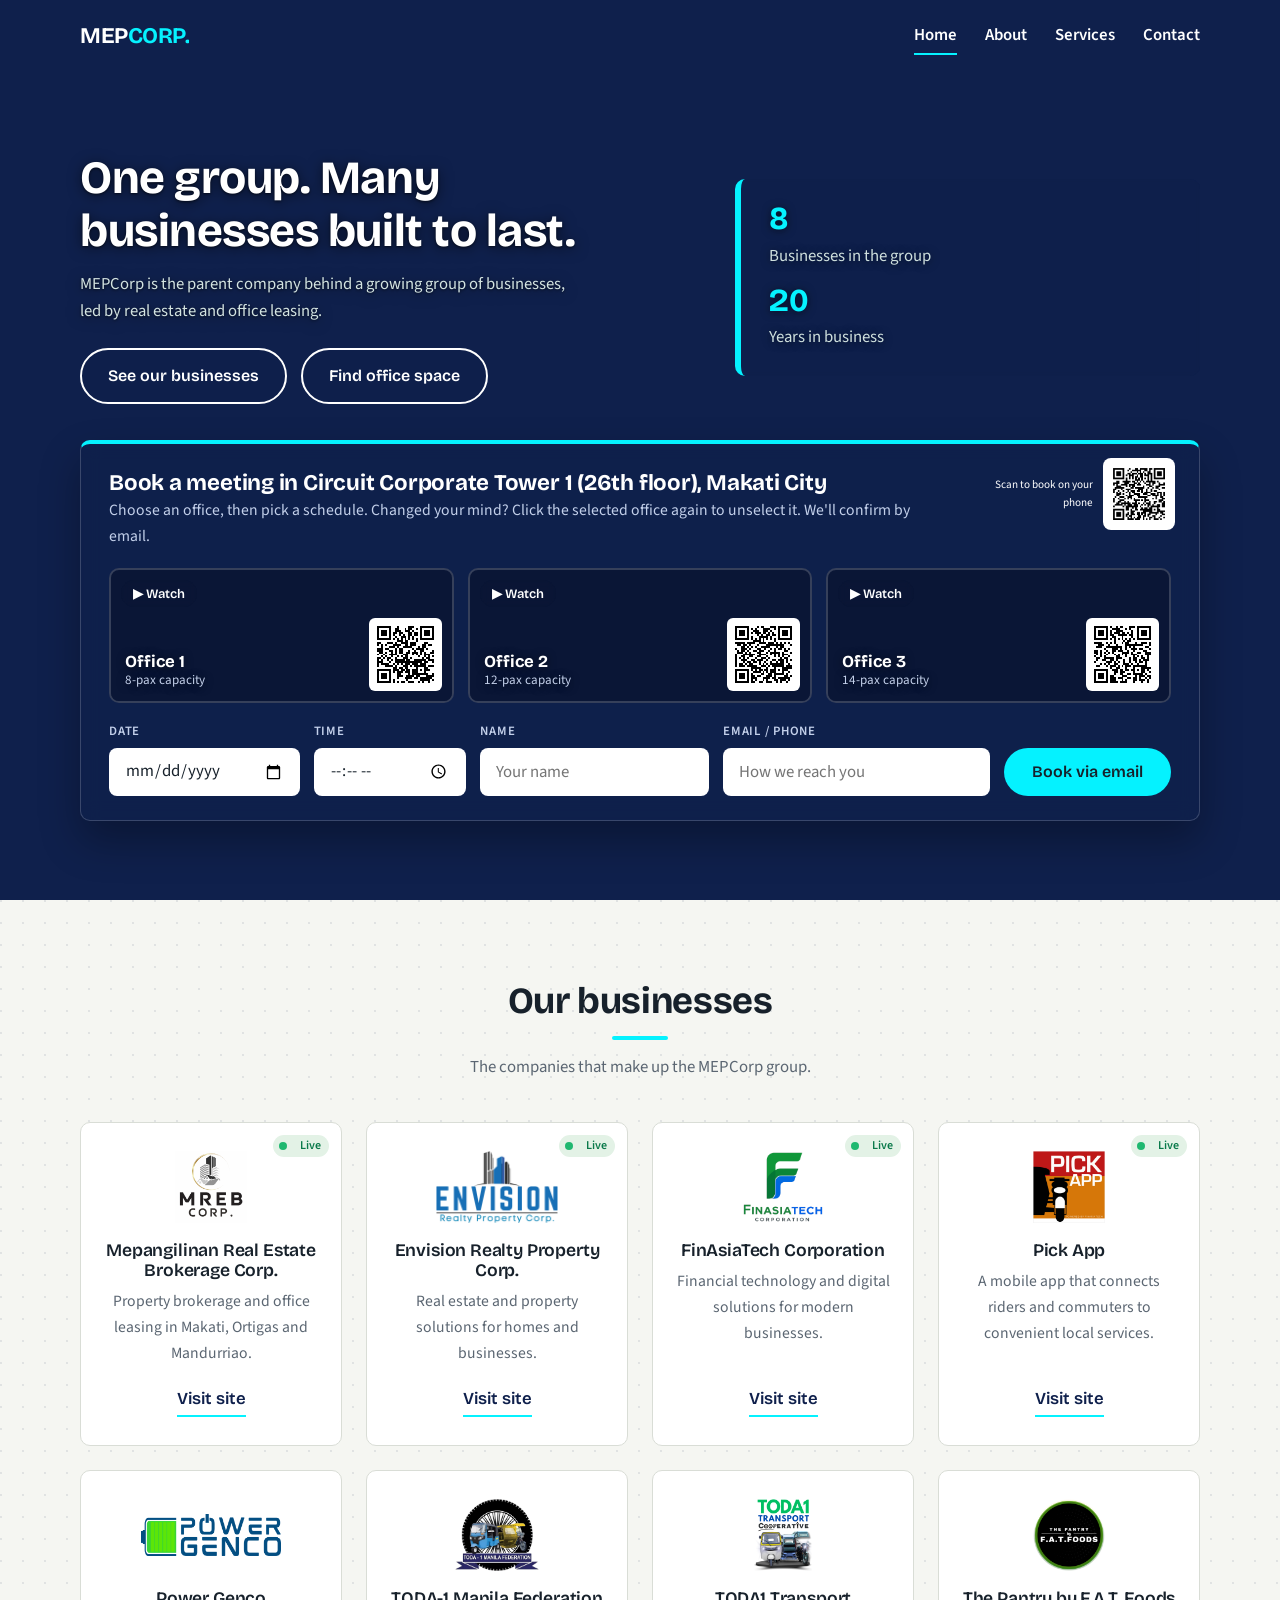
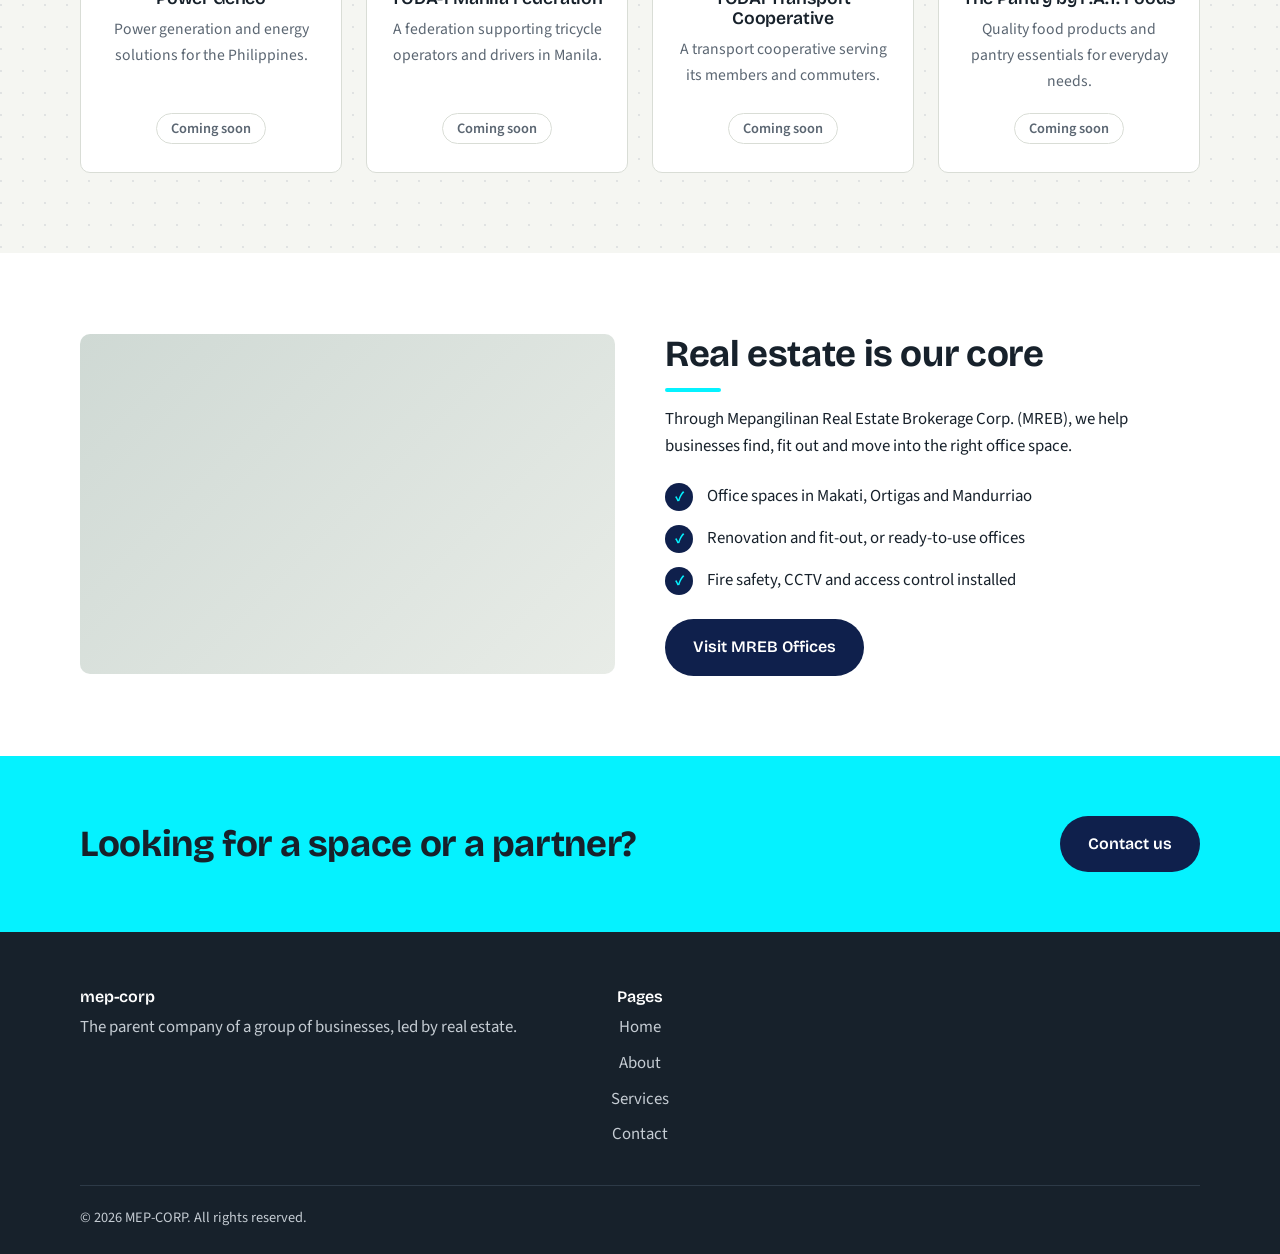
==== index.html @ 7ddba820 "update" ====
<!DOCTYPE html>
<html lang="en">
<head>
  <meta charset="UTF-8">
  <meta name="viewport" content="width=device-width, initial-scale=1">
  <title>Home | MEPCorp.</title>
  <link rel="icon" type="image/png" href="images/company-mepcorp.png">
  <meta name="description" content="MEPCorp. is the parent company of a group of businesses, led by real estate and office leasing.">
  <meta property="og:type" content="website">
  <meta property="og:title" content="Home | MEPCorp.">
  <meta property="og:description" content="MEPCorp. is the parent company of a group of businesses, led by real estate and office leasing.">
  <meta property="og:url" content="https://mep-corp.netlify.app/">
  <meta property="og:image" content="https://mep-corp.netlify.app/images/company-mepcorp.png">
  <meta name="twitter:card" content="summary_large_image">
  <meta name="twitter:image" content="https://mep-corp.netlify.app/images/company-mepcorp.png">
  <link rel="preconnect" href="https://fonts.googleapis.com">
  <link rel="preconnect" href="https://fonts.gstatic.com" crossorigin>
  <link href="https://fonts.googleapis.com/css2?family=Bricolage+Grotesque:wght@600;700&family=Source+Sans+3:wght@400;600&display=swap" rel="stylesheet">
  <link rel="stylesheet" href="css/style.css">
</head>
<body>
<header class="site-header">
  <div class="wrap nav-row">
    <a class="brand" href="index.html"><span class="b-mep">MEP</span><span class="b-corp">CORP.</span></a>
    <button class="menu-toggle" aria-label="Toggle menu" aria-expanded="false">&#9776;</button>
    <ul class="nav-links">
      <li><a href="index.html" class="active" aria-current="page">Home</a></li><li><a href="about.html">About</a></li><li><a href="services.html">Services</a></li><li><a href="contact.html">Contact</a></li>
    </ul>
  </div>
</header>

<main>
<section class="hero has-video">
  <video class="hero-video" autoplay muted loop playsinline preload="metadata"
         poster="images/hero-poster.jpg" aria-hidden="true">
    <source src="videos/mep-index-bg.mov" type="video/mp4">
  </video>

  <div class="wrap hero-grid">
    <div>
      <h1>One group. Many businesses built to last.</h1>
      <p class="lead">MEPCorp is the parent company behind a growing group of businesses, led by real estate and office leasing.</p>
      <div class="hero-actions">
        <a class="btn btn-ghost" href="#businesses">See our businesses</a>
        <a class="btn btn-ghost" href="https://mepreb.com" target="_blank" rel="noopener">Find office space</a>
      </div>
    </div>
    <div class="hero-panel">
      <dl>
        <div><dt>8</dt><dd>Businesses in the group</dd></div>
        <div><dt>20</dt><dd>Years in business</dd></div>
      </dl>
    </div>
  </div>

  <!-- BOOK A MEETING: Makati lang, 3 office na may video -->
  <div class="wrap book-wrap" id="book">
    <form class="book-bar" id="bookForm" novalidate>
      <div class="book-title">
        <h2>Book a meeting in Circuit Corporate Tower 1 (26th floor), Makati City</h2>
        <p>Choose an office, then pick a schedule. Changed your mind? Click the selected office again to unselect it. We'll confirm by email.</p>
      </div>

        <div class="book-qr">
        <img src="images/qr-booking-general.png" alt="QR code to book a meeting" width="110" height="110">
        <span>Scan to book on your phone</span>
      </div>

      <fieldset class="office-picker" id="officePicker">
        <legend class="sr-only">Choose an office</legend>

        <label class="office-card">
          <input type="radio" name="office" value="Office 1">
          <video autoplay muted loop playsinline preload="metadata" poster="images/office-1.jpg" aria-hidden="true">
            <source src="videos/Office-1-bg.mov" type="video/mp4">
          </video>
          <span class="oc-shade"></span>
          <span class="oc-body"><strong>Office 1</strong><small>8-pax capacity</small></span>
          <span class="oc-check" aria-hidden="true">&#10003;</span>
          <img class="oc-qr" src="images/qr-office-1.png" alt="QR code for Office 1" width="56" height="56">
          <button type="button" class="oc-view" aria-label="Watch office video">&#9654; Watch</button>
        </label>

        <label class="office-card">
          <input type="radio" name="office" value="Office 2">
          <video autoplay muted loop playsinline preload="metadata" poster="images/office-2.jpg" aria-hidden="true">
            <source src="videos/Office-2-bg.mov" type="video/mp4">
          </video>
          <span class="oc-shade"></span>
          <span class="oc-body"><strong>Office 2</strong><small>12-pax capacity</small></span>
          <span class="oc-check" aria-hidden="true">&#10003;</span>
          <img class="oc-qr" src="images/qr-office-2.png" alt="QR code for Office 2" width="56" height="56">
          <button type="button" class="oc-view" aria-label="Watch office video">&#9654; Watch</button>
        </label>

        <label class="office-card">
          <input type="radio" name="office" value="Office 3">
          <video autoplay muted loop playsinline preload="metadata" poster="images/office-3.jpg" aria-hidden="true">
            <source src="videos/Office-3-bg.mov" type="video/mp4">
          </video>
          <span class="oc-shade"></span>
          <span class="oc-body"><strong>Office 3</strong><small>14-pax capacity</small></span>
          <span class="oc-check" aria-hidden="true">&#10003;</span>
          <img class="oc-qr" src="images/qr-office-3.png" alt="QR code for Office 3" width="56" height="56">
          <button type="button" class="oc-view" aria-label="Watch office video">&#9654; Watch</button>
        </label>
      </fieldset>

      <div class="book-fields">
        <div class="bf">
          <label for="bkDate">Date</label>
          <input type="date" id="bkDate" required>
        </div>
        <div class="bf">
          <label for="bkTime">Time</label>
          <input type="time" id="bkTime" required>
        </div>
        <div class="bf">
          <label for="bkName">Name</label>
          <input type="text" id="bkName" placeholder="Your name" autocomplete="name" required>
        </div>
        <div class="bf">
          <label for="bkContact">Email / Phone</label>
          <input type="text" id="bkContact" placeholder="How we reach you" autocomplete="email" required>
        </div>
        <button type="submit" class="btn btn-primary book-btn">Book via email</button>
      </div>
      <p class="book-msg" id="bookMsg" role="alert"></p>
    </form>
  </div>
</section>

<section class="section" id="businesses">
  <div class="wrap">
    <div class="section-head"><h2>Our businesses</h2><p>The companies that make up the MEPCorp group.</p></div>
    <div class="grid-3 biz-grid">
      <article class="card biz">
        <div class="biz-logo"><img src="images/company-mreb.png" alt="" onerror="this.style.display='none'"></div>
        <h3>Mepangilinan Real Estate Brokerage Corp.</h3>
        <p>Property brokerage and office leasing in Makati, Ortigas and Mandurriao.</p>
        <a class="biz-link" href="https://mepreb.com/" target="_blank" rel="noopener">Visit site</a>
      </article>
      <article class="card biz">
        <div class="biz-logo"><img src="images/company-envision.png" alt="" onerror="this.style.display='none'"></div>
        <h3>Envision Realty Property Corp.</h3>
        <p>Real estate and property solutions for homes and businesses.</p>
        <a class="biz-link" href="http://envision.mepreb.com/" target="_blank" rel="noopener">Visit site</a>
      </article>
      <article class="card biz">
        <div class="biz-logo"><img src="images/company-finasiatech.png" alt="" onerror="this.style.display='none'"></div>
        <h3>FinAsiaTech Corporation</h3>
        <p>Financial technology and digital solutions for modern businesses.</p>
        <a class="biz-link" href="https://finasiatech.com/" target="_blank" rel="noopener">Visit site</a>
      </article>
      <article class="card biz">
        <div class="biz-logo"><img src="images/company-pickapp.png" alt="" onerror="this.style.display='none'"></div>
        <h3>Pick App</h3>
        <p>A mobile app that connects riders and commuters to convenient local services.</p>
        <a class="biz-link" href="https://pickapp.ph/" target="_blank" rel="noopener">Visit site</a>
      </article>
      <article class="card biz">
        <div class="biz-logo"><img src="images/company-powergenco.png" alt="" onerror="this.style.display='none'"></div>
        <h3>Power Genco</h3>
        <p>Power generation and energy solutions for the Philippines.</p>
        <span class="badge-soon">Coming soon</span>
      </article>
      <article class="card biz">
        <div class="biz-logo"><img src="images/company-toda1-manila.png" alt="" onerror="this.style.display='none'"></div>
        <h3>TODA-1 Manila Federation</h3>
        <p>A federation supporting tricycle operators and drivers in Manila.</p>
        <span class="badge-soon">Coming soon</span>
      </article>
      <article class="card biz">
        <div class="biz-logo"><img src="images/company-toda1-coop.png" alt="" onerror="this.style.display='none'"></div>
        <h3>TODA1 Transport Cooperative</h3>
        <p>A transport cooperative serving its members and commuters.</p>
        <span class="badge-soon">Coming soon</span>
      </article>
      <article class="card biz">
        <div class="biz-logo"><img src="images/company-pantry-fat.png" alt="" onerror="this.style.display='none'"></div>
        <h3>The Pantry by F.A.T. Foods</h3>
        <p>Quality food products and pantry essentials for everyday needs.</p>
        <span class="badge-soon">Coming soon</span>
      </article>
    </div>
  </div>
</section>

<section class="section alt">
  <div class="wrap grid-2">
    <div class="img-box">
      <video autoplay muted loop playsinline preload="metadata" poster="images/about-poster.jpg" aria-hidden="true">
        <source src="videos/mep-bg.mp4" type="video/mp4">
      </video>
    </div>
    <div class="core-text">
      <h2>Real estate is our core</h2>
      <p>Through Mepangilinan Real Estate Brokerage Corp. (MREB), we help businesses find, fit out and move into the right office space.</p>
      <ul class="checklist">
        <li>Office spaces in Makati, Ortigas and Mandurriao</li>
        <li>Renovation and fit-out, or ready-to-use offices</li>
        <li>Fire safety, CCTV and access control installed</li>
      </ul>
      <p style="margin-top:24px"><a class="btn btn-dark" href="https://mepreb.com" target="_blank" rel="noopener">Visit MREB Offices</a></p>
    </div>
  </div>
</section>

<section class="cta">
  <div class="wrap">
    <h2>Looking for a space or a partner?</h2>
    <a class="btn btn-dark" href="contact.html">Contact us</a>
  </div>
</section>
</main>

<footer class="site-footer">
  <div class="wrap">
    <div class="footer-grid">
      <div>
        <h3>mep-corp</h3>
        <p>The parent company of a group of businesses, led by real estate.</p>
      </div>
      <div>
        <h3>Pages</h3>
        <ul>
          <li><a href="index.html">Home</a></li>
          <li><a href="about.html">About</a></li>
          <li><a href="services.html">Services</a></li>
          <li><a href="contact.html">Contact</a></li>
        </ul>
      </div>
    </div>
    <div class="footer-bottom">&copy; <span class="year">2026</span> MEP-CORP. All rights reserved.</div>
  </div>
</footer>
<script src="js/main.js"></script>
<div class="vid-modal" id="vidModal" role="dialog" aria-modal="true" aria-label="Office preview" hidden>
  <div class="vm-backdrop" data-close></div>
  <div class="vm-box">
    <button type="button" class="vm-close" data-close aria-label="Close">&times;</button>
    <video id="vmVideo" controls playsinline></video>
    <div class="vm-bar">
      <div><strong id="vmTitle"></strong><small id="vmMeta"></small></div>
      <button type="button" class="btn btn-primary" id="vmSelect">Select this office</button>
    </div>
  </div>
</div>
<script>
(function () {
  var BOOKING_EMAIL = 'mep-corp@mepreb.com'; // palitan ng email na tatanggap

  var form = document.getElementById('bookForm');
  if (!form) return;
  var msg = document.getElementById('bookMsg');
  var picker = document.getElementById('officePicker');
  var date = document.getElementById('bkDate');

  // bawal ang nakaraang petsa
  var t = new Date();
  date.min = t.getFullYear() + '-' + String(t.getMonth() + 1).padStart(2, '0') + '-' + String(t.getDate()).padStart(2, '0');

  // alisin ang error kapag pumili na
  picker.addEventListener('change', function () {
    picker.classList.remove('invalid');
    msg.textContent = '';
    msg.className = 'book-msg';
  });

   var lastChosen = null;
  picker.addEventListener('click', function (e) {
    var input = e.target.closest('input[name="office"]');
    if (!input) return;

    if (lastChosen === input) {
      input.checked = false;
      lastChosen = null;
    } else {
      lastChosen = input;
    }
  });

  // ✅ dinagdag: QR ?office=Office%201 -> automatic na napipili ang office
  var qOffice = new URLSearchParams(window.location.search).get('office');
  if (qOffice) {
    picker.querySelectorAll('input[name="office"]').forEach(function (input) {
      if (input.value === qOffice && !input.disabled) {
        input.checked = true;
        lastChosen = input;
      }
    });
  }


  // ===== VIDEO POPUP =====
  var modal = document.getElementById('vidModal');
  var vmVideo = document.getElementById('vmVideo');
  var vmTitle = document.getElementById('vmTitle');
  var vmMeta = document.getElementById('vmMeta');
  var vmSelect = document.getElementById('vmSelect');
  var vmInput = null, vmOpener = null;

  function openModal(card, opener) {
    vmInput = card.querySelector('input[name="office"]');
    vmOpener = opener;
    vmTitle.textContent = card.querySelector('.oc-body strong').textContent;
    vmMeta.textContent = card.querySelector('.oc-body small').textContent;
    vmVideo.poster = card.querySelector('video').getAttribute('poster') || '';
    vmVideo.src = card.querySelector('source').getAttribute('src');
    modal.hidden = false;
    document.body.style.overflow = 'hidden';
    vmVideo.play().catch(function () {});
    vmSelect.focus();
  }

  function closeModal() {
    vmVideo.pause();
    vmVideo.removeAttribute('src');
    vmVideo.load();
    modal.hidden = true;
    document.body.style.overflow = '';
    if (vmOpener) vmOpener.focus();
  }

  picker.addEventListener('click', function (e) {
    var btn = e.target.closest('.oc-view');
    if (!btn) return;
    e.preventDefault();
    openModal(btn.closest('.office-card'), btn);
  });

  modal.addEventListener('click', function (e) {
    if (e.target.closest('[data-close]')) closeModal();
  });
  document.addEventListener('keydown', function (e) {
    if (e.key === 'Escape' && !modal.hidden) closeModal();
  });

  vmSelect.addEventListener('click', function () {
    if (vmInput) {
      vmInput.checked = true;
      lastChosen = vmInput;
      vmInput.dispatchEvent(new Event('change', { bubbles: true }));
    }
    closeModal();
  });

  form.addEventListener('submit', function (e) {
    e.preventDefault();
    var chosen = form.querySelector('input[name="office"]:checked');
    var f = {
      office:  chosen ? chosen.value : '',
      date:    date.value,
      time:    document.getElementById('bkTime').value,
      name:    document.getElementById('bkName').value.trim(),
      contact: document.getElementById('bkContact').value.trim()
    };

    if (!f.office) {
      picker.classList.add('invalid');
      msg.textContent = 'Please choose an office.';
      msg.className = 'book-msg err';
      return;
    }
    if (!f.date || !f.time || !f.name || !f.contact) {
      msg.textContent = 'Please fill in all fields.';
      msg.className = 'book-msg err';
      return;
    }

    var subject = 'Meeting Request - ' + f.office + ' (Circuit Corporate Tower 1, 26th floor, Makati City) - ' + f.date + ' ' + f.time;
    var body =
      'Hello MEPCorp,\n\n' +
      'I would like to book a meeting.\n\n' +
      'Office: ' + f.office + ' (Circuit Corporate Tower 1, 26th floor, Makati City)\n' +
      'Date: ' + f.date + '\n' +
      'Time: ' + f.time + '\n' +
      'Name: ' + f.name + '\n' +
      'Contact: ' + f.contact + '\n\n' +
      'Thank you.';

    var url = 'https://mail.google.com/mail/?view=cm&fs=1' +
      '&to=' + encodeURIComponent(BOOKING_EMAIL) +
      '&su=' + encodeURIComponent(subject) +
      '&body=' + encodeURIComponent(body);

    var API_URL = 'https://script.google.com/macros/s/AKfycbwikF-eqxHiXaArrTPdU2Z2wJKwzdPzj1bam13xNg1PsWQQ4xvC9nTU26jwWNEmwD10/exec'; // pareho sa main.js
    var btn = form.querySelector('.book-btn');

    // buksan agad ang tab (para hindi ma-block ng browser), saka lang i-set ang Gmail URL
    var w = window.open('', '_blank');
    btn.disabled = true;
    msg.textContent = 'Checking availability…';
    msg.className = 'book-msg ok';

    fetch(API_URL, {
      method: 'POST',
      headers: { 'Content-Type': 'text/plain;charset=utf-8' },
      body: JSON.stringify(f)
    })
      .then(function (r) { return r.json(); })
      .then(function (res) {
        if (!res.ok) {
          if (w) w.close();
          msg.textContent = 'Already booked. ' + f.office + ' is taken on ' + f.date + ' at ' + f.time + '. Please choose another schedule or office.';
          msg.className = 'book-msg err';
          alert('Already booked');
          if (window.loadBooked) window.loadBooked();
          return;
        }
        msg.textContent = 'Booked! Opening Gmail… just press Send.';
        msg.className = 'book-msg ok';
        if (w) { w.location.href = url; } else { window.location.href = url; }
        if (window.loadBooked) window.loadBooked();
      })
      .catch(function () {
        if (w) w.close();
        msg.textContent = 'Could not reach the booking system. Please try again.';
        msg.className = 'book-msg err';
      })
      .finally(function () { btn.disabled = false; });
  });
})();
</script>
</body>
</html>
---- css/style.css ----
/* ===== TOKENS ===== */
:root {
  --paper: #f5f6f2;
  --white: #ffffff;
  --ink: #17212b;
  --muted: #5b6672;
  --pine: #0f204c;
  --pine-dark: #0f204c;
  --amber: #05f2ff;
  --line: #d9ddd6;
  --radius: 10px;
  --max: 1120px;
  --head: 'Bricolage Grotesque', 'Segoe UI', Arial, sans-serif;
  --body: 'Source Sans 3', 'Segoe UI', Arial, sans-serif;
}

/* ===== RESET ===== */
*, *::before, *::after { box-sizing: border-box; margin: 0; padding: 0; }
html { scroll-behavior: smooth; }
body { font-family: var(--body); font-size: 1.05rem; line-height: 1.65; color: var(--ink); background: var(--paper); }
img { max-width: 100%; display: block; }
a { color: inherit; }
a:focus-visible, button:focus-visible, input:focus-visible, textarea:focus-visible, select:focus-visible {
  outline: 3px solid var(--amber); outline-offset: 3px;
}
.wrap { width: min(var(--max), 100% - 40px); margin-inline: auto; }

h1, h2, h3 { font-family: var(--head); line-height: 1.15; letter-spacing: -0.01em; }
h1 { font-size: clamp(2.3rem, 5.5vw, 4rem); font-weight: 700; }
h2 { font-size: clamp(1.6rem, 3vw, 2.3rem); font-weight: 700; margin-bottom: 14px; }
h3 { font-size: 1.2rem; font-weight: 600; margin-bottom: 8px; }
p { max-width: 62ch; }

/* ===== BUTTONS ===== */
.btn { display: inline-block; font-family: var(--head); font-weight: 600; text-decoration: none;
  padding: 13px 26px; border-radius: 999px; border: 2px solid transparent; cursor: pointer; font-size: 1rem;
  transition: background .2s, color .2s, border-color .2s; }
.btn-primary { background: var(--amber); color: var(--ink); }
.btn-primary:hover { background: #ffc94d; }
.btn-ghost { border-color: currentColor; color: var(--white); }
.btn-ghost:hover { background: var(--white); color: var(--pine); }
.btn-dark { background: var(--pine); color: var(--white); }
.btn-dark:hover { background: var(--pine-dark); }

/* ===== HEADER ===== */
.site-header { position: sticky; top: 0; z-index: 50; background: var(--pine); color: var(--white); }
.nav-row { display: flex; align-items: center; justify-content: space-between; min-height: 72px; }
.brand { font-family: var(--head); font-weight: 700; font-size: 1.4rem; text-decoration: none; letter-spacing: -0.02em; }
.brand span { color: var(--amber); }
.nav-links { display: flex; gap: 28px; list-style: none; align-items: center; }
.nav-links a { text-decoration: none; font-weight: 600; padding: 6px 0; border-bottom: 2px solid transparent; }
.nav-links a:hover, .nav-links a.active { border-bottom-color: var(--amber); }
.nav-links .btn { border-bottom: 2px solid transparent; padding: 9px 20px; }
.menu-toggle { display: none; background: none; border: 0; color: var(--white); font-size: 1.8rem; cursor: pointer; line-height: 1; }

/* ===== HERO ===== */
.hero { background: var(--pine); color: var(--white); padding: 90px 0 110px; position: relative; overflow: hidden; }
.hero-grid { display: grid; grid-template-columns: 1.3fr 1fr; gap: 50px; align-items: center; }
.hero p.lead { font-size: 1.25rem; color: #d3e3e1; margin: 22px 0 32px; }
.hero-actions { display: flex; gap: 14px; flex-wrap: wrap; }
.hero-panel { background: var(--pine-dark); border-radius: var(--radius); padding: 32px; border-left: 6px solid var(--amber); }
.hero-panel dl { display: grid; gap: 20px; }
.hero-panel dt { font-family: var(--head); font-size: 2.4rem; font-weight: 700; color: var(--amber); line-height: 1; }
.hero-panel dd { color: #cfe0de; margin-top: 4px; }

/* one page-load moment */
.hero-grid > * { animation: rise .8s ease both; }
.hero-grid > *:nth-child(2) { animation-delay: .2s; }
@keyframes rise { from { opacity: 0; transform: translateY(24px); } to { opacity: 1; transform: none; } }

/* ===== SECTIONS ===== */
.section { padding: 80px 0; }
.section.alt { background: var(--white); }
.section-head { margin-bottom: 40px; }
.section-head p { color: var(--muted); }

.grid-3 { display: grid; grid-template-columns: repeat(3, 1fr); gap: 28px; }
.grid-2 { display: grid; grid-template-columns: 1fr 1fr; gap: 50px; align-items: center; }

.card { background: var(--white); border: 1px solid var(--line); border-radius: var(--radius); padding: 28px; }
.section.alt .card { background: var(--paper); }
.card p { color: var(--muted); }
.card-icon { width: 44px; height: 44px; border-radius: 8px; background: var(--pine); color: var(--amber);
  display: grid; place-items: center; font-family: var(--head); font-weight: 700; font-size: 1.2rem; margin-bottom: 16px; }

.img-box { background: linear-gradient(135deg, #cfd9d4, #e8ece7); border-radius: var(--radius); min-height: 340px; overflow: hidden; }
.img-box img { width: 100%; height: 100%; object-fit: cover; }

.checklist { list-style: none; margin-top: 18px; display: grid; gap: 10px; }
.checklist li { padding-left: 30px; position: relative; }
.checklist li::before { content: "✓"; position: absolute; left: 0; top: 0; color: var(--pine); font-weight: 700; }

/* ===== PAGE TITLE (inner pages) ===== */
.page-title { background: var(--pine); color: var(--white); padding: 70px 0; }
.page-title p { color: #d3e3e1; margin-top: 12px; font-size: 1.15rem; }

/* ===== TEAM ===== */
.team-member { text-align: center; }
.team-photo { aspect-ratio: 1/1; border-radius: var(--radius); background: #dfe5e0; margin-bottom: 14px; overflow: hidden; }
.team-photo img { width: 100%; height: 100%; object-fit: cover; }
.team-member p { color: var(--muted); margin: 0 auto; }

/* ===== CTA ===== */
.cta { background: var(--amber); padding: 60px 0; }
.cta .wrap { display: flex; justify-content: space-between; align-items: center; gap: 24px; flex-wrap: wrap; }
.cta h2 { margin: 0; }

/* ===== CONTACT ===== */
.contact-grid { display: grid; grid-template-columns: 1fr 1.2fr; gap: 50px; }
.contact-info p { margin-bottom: 14px; }
.contact-info strong { display: block; font-family: var(--head); }
.form { background: var(--white); border: 1px solid var(--line); border-radius: var(--radius); padding: 32px; }
.field { margin-bottom: 18px; }
.field label { display: block; font-weight: 600; margin-bottom: 6px; }
.field input, .field select, .field textarea {
  width: 100%; padding: 12px 14px; font: inherit; border: 1px solid #b9c0b8; border-radius: 8px; background: var(--paper); }
.field textarea { min-height: 130px; resize: vertical; }
.field.invalid input, .field.invalid textarea { border-color: #b3261e; }
.error { color: #b3261e; font-size: .9rem; margin-top: 4px; display: none; }
.field.invalid .error { display: block; }
.form-success { display: none; background: #e3f2e6; border: 1px solid #8fc79b; padding: 16px; border-radius: 8px; margin-top: 18px; }
.form-success.show { display: block; }

/* ===== FOOTER ===== */
.site-footer { background: var(--ink); color: #c5ccd3; padding: 56px 0 24px; }
.footer-grid { display: grid; grid-template-columns: 1.5fr 1fr 1fr; gap: 40px; margin-bottom: 36px; }
.site-footer h3 { color: var(--white); font-size: 1rem; }
.site-footer ul { list-style: none; display: grid; gap: 8px; }
.site-footer a { text-decoration: none; }
.site-footer a:hover { color: var(--amber); }
.footer-bottom { border-top: 1px solid #2d3a47; padding-top: 20px; font-size: .9rem; }

/* ===== RESPONSIVE ===== */
@media (max-width: 900px) {
  .hero-grid, .grid-2, .contact-grid { grid-template-columns: 1fr; }
  .grid-3 { grid-template-columns: 1fr 1fr; }
  .footer-grid { grid-template-columns: 1fr; }
}
@media (max-width: 800px) {
  .menu-toggle { display: block; }
  .nav-links { position: absolute; top: 72px; left: 0; right: 0; background: var(--pine-dark); flex-direction: column;
    align-items: flex-start; padding: 20px; gap: 16px; display: none; }
  .nav-links.open { display: flex; }
}
@media (max-width: 560px) {
  .grid-3 { grid-template-columns: 1fr; }
  .section { padding: 56px 0; }
  .hero { padding: 60px 0 70px; }
}
@media (prefers-reduced-motion: reduce) {
  * { animation: none !important; transition: none !important; scroll-behavior: auto !important; }
}

.brand { display: inline-flex; overflow: hidden; }
.brand span { display: inline-block; }

.b-mep  { animation: mepIn  .8s ease both; }
.b-corp { animation: corpIn .8s ease both; }

@keyframes mepIn  { from { opacity: 0; transform: translateX(-40px); } to { opacity: 1; transform: none; } }
@keyframes corpIn { from { opacity: 0; transform: translateX(40px);  } to { opacity: 1; transform: none; } }

.brand:hover .b-mep  { transform: translateX(-3px); transition: transform .3s; }
.brand:hover .b-corp { transform: translateX(3px);  transition: transform .3s; }

/* ===== LOGO ANIMATION ===== */
.brand { display: inline-flex; position: relative; overflow: hidden; padding: 6px 0; }

/* kulay: puti ang MEP, kulay ng accent ang CORP */
.brand .ltr { display: inline-block; color: inherit; transition: transform .3s ease; }
.brand .b-mep  { color: var(--white); }
.brand .b-corp { color: var(--amber); }

/* 1. bawat letra ay tumatalon pataas, isa-isa */
.brand .ltr { animation: ltrIn .6s cubic-bezier(.2, .9, .3, 1.3) backwards;
              animation-delay: calc(var(--i) * 70ms + 150ms); }
@keyframes ltrIn {
  from { opacity: 0; transform: translateY(110%) rotate(8deg); }
}

/* 2. kumikinang na sweep pagkatapos lumabas ang mga letra */
.brand::before {
  content: ""; position: absolute; top: 0; left: -60%; width: 40%; height: 100%;
  background: linear-gradient(110deg, transparent, rgba(255,255,255,.7), transparent);
  transform: skewX(-20deg); pointer-events: none;
  animation: brandShine 1s ease 1.1s both;
}
@keyframes brandShine { to { left: 130%; } }

/* 3. hover: nag-a-wave ang mga letra at may guhit sa ilalim */
.brand:hover .ltr { transform: translateY(-4px); transition-delay: calc(var(--i) * 30ms); }
.brand::after {
  content: ""; position: absolute; left: 0; bottom: 0; width: 100%; height: 2px;
  background: var(--amber); transform: scaleX(0); transform-origin: left; transition: transform .4s ease;
}
.brand:hover::after { transform: scaleX(1); }

/* ===== HOME ANIMATIONS ===== */

/* Scroll reveal (nakatago lang kapag may JS, kaya safe kahit naka-off ang JS) */
.js [data-reveal] {
  opacity: 0;
  transition: opacity .7s ease, transform .7s cubic-bezier(.2, .7, .2, 1);
  transition-delay: var(--d, 0ms);
}
.js [data-reveal="up"]    { transform: translateY(32px); }
.js [data-reveal="left"]  { transform: translateX(-48px); }
.js [data-reveal="right"] { transform: translateX(48px); }
.js [data-reveal="zoom"]  { transform: scale(.92); }
.js [data-reveal].in      { opacity: 1; transform: none; }

/* Hero: sunod-sunod na pasok ng text */
.hero h1            { animation: rise .8s .15s ease both; }
.hero p.lead        { animation: rise .8s .35s ease both; }
.hero .hero-actions { animation: rise .8s .55s ease both; }

/* Hero: lumulutang na glow sa background */
.hero::before {
  content: ""; position: absolute; width: 420px; height: 420px; right: -120px; top: -140px;
  background: radial-gradient(circle, rgba(5, 242, 255, .22), transparent 65%);
  border-radius: 50%; pointer-events: none;
  animation: floatGlow 9s ease-in-out infinite alternate;
}
@keyframes floatGlow { to { transform: translate(-70px, 60px) scale(1.2); } }
.hero .wrap { position: relative; z-index: 1; }

/* Hero panel: kumikislap na gilid */
.hero-panel { animation: rise .8s .2s ease both, edgePulse 2.8s ease-in-out 1.2s infinite; }
@keyframes edgePulse {
  0%, 100% { border-left-color: var(--amber); }
  50%      { border-left-color: #fff; }
}

/* Cards */
.card { transition: transform .3s ease, box-shadow .3s ease, border-color .3s ease; }
.card:hover { transform: translateY(-8px); box-shadow: 0 18px 36px rgba(15, 32, 76, .14); border-color: var(--amber); }
.card-icon { transition: transform .4s cubic-bezier(.2, .9, .3, 1.4), background .3s; }
.card:hover .card-icon { transform: rotate(-10deg) scale(1.15); }

/* Larawan: zoom-out habang nagre-reveal, zoom-in pag hover */
.img-box img { transform: scale(1.18); transition: transform 1.4s cubic-bezier(.2, .7, .2, 1); }
.img-box.in img { transform: scale(1); }
.img-box.in:hover img { transform: scale(1.06); }

/* Checklist: pop ang check mark */
.checklist li::before { transform: scale(0); transition: transform .4s cubic-bezier(.2, .9, .3, 1.6); transition-delay: calc(var(--d, 0ms) + .3s); }
.checklist li.in::before { transform: scale(1); }

/* Buttons */
.btn { transition: background .2s, color .2s, border-color .2s, transform .25s ease, box-shadow .25s ease; }
.btn:hover { transform: translateY(-3px); box-shadow: 0 10px 22px rgba(0, 0, 0, .18); }
.btn:active { transform: translateY(0); }

/* CTA: pulse sa button */
.cta .btn-dark { animation: ctaPulse 2.4s ease-out infinite; }
@keyframes ctaPulse {
  0%   { box-shadow: 0 0 0 0 rgba(15, 32, 76, .5); }
  70%  { box-shadow: 0 0 0 16px rgba(15, 32, 76, 0); }
  100% { box-shadow: 0 0 0 0 rgba(15, 32, 76, 0); }
}

/* Footer links */
.site-footer a { display: inline-block; transition: color .2s, transform .2s; }
.site-footer a:hover { transform: translateX(4px); }

/* Stats: hindi gagalaw ang lapad habang nagbibilang */
.hero-panel dt { font-variant-numeric: tabular-nums; display: inline-block; cursor: default; }

/* Pop + glow pagkatapos magbilang */
.hero-panel dt.done { animation: statPop .6s cubic-bezier(.2, .9, .3, 1.5); }
@keyframes statPop {
  0%   { transform: scale(1);    text-shadow: 0 0 0 rgba(5, 242, 255, 0); }
  40%  { transform: scale(1.25); text-shadow: 0 0 24px rgba(5, 242, 255, .9); }
  100% { transform: scale(1);    text-shadow: 0 0 0 rgba(5, 242, 255, 0); }
}

/* ===== BUSINESS CARDS ===== */
.biz-grid {
  display: flex; flex-wrap: wrap; justify-content: center;
  gap: 24px; --cols: 4;
}
.biz-grid > .biz {
  flex: 0 0 calc((100% - (var(--cols) - 1) * 24px) / var(--cols));
  min-width: 0;
}

.biz { display: flex; flex-direction: column; align-items: center; text-align: center; padding: 28px 22px; }
.biz-logo { height: 72px; width: 100%; margin-bottom: 18px; display: flex; align-items: center; justify-content: center; }
.biz-logo img { width: auto; height: auto; max-width: 140px; max-height: 72px; margin-inline: auto; object-fit: contain; }
.biz h3 { font-size: 1.1rem; margin-bottom: 8px; }
.biz p { margin: 0 auto 18px; font-size: .98rem; }

.biz-link { margin-top: auto; font-family: var(--head); font-weight: 600; color: var(--pine);
  text-decoration: none; border-bottom: 2px solid var(--amber); padding-bottom: 2px; }
.biz-link:hover { border-bottom-color: var(--pine); }
.badge-soon { margin-top: auto; font-size: .9rem; font-weight: 600; color: var(--muted);
  border: 1px solid var(--line); border-radius: 999px; padding: 3px 14px; }

html { scroll-padding-top: 80px; }

/* Laptop at mas maliit: 3 kada row, laging nasa gitna ang huling row */
@media (max-width: 1023px) {
  .biz-grid { --cols: 3; }
}
/* Tablet: 2 kada row */
@media (max-width: 719px) {
  .biz-grid { --cols: 2; gap: 20px; }
  .biz-grid > .biz { flex-basis: calc((100% - 20px) / 2); }
  .biz-logo { height: 60px; }
  .biz-logo img { max-width: 120px; max-height: 60px; }
}
/* Phone: 1 kada row */
@media (max-width: 479px) {
  .biz-grid { --cols: 1; }
  .biz-grid > .biz { flex-basis: 100%; }
  .biz { padding: 24px 18px; }
}

/* ===== HERO VIDEO BACKGROUND ===== */
.hero.has-video::before { display: none; } /* alisin ang floating glow, hindi na kailangan */

.hero-video {
  position: absolute; inset: 0; width: 100%; height: 100%;
  object-fit: cover; z-index: 0; pointer-events: none;
}

/* Mas magaan na layer: kita ang video, mababasa pa rin ang text */
.hero.has-video::after {
  content: ""; position: absolute; inset: 0; z-index: 0; pointer-events: none;
  background: linear-gradient(90deg, rgba(15, 32, 76, .55) 0%, rgba(15, 32, 76, .2) 50%, rgba(15, 32, 76, 0) 100%);
}

/* Anino ng text, para mabasa kahit maliwanag ang video */
.hero.has-video h1,
.hero.has-video .lead {
  text-shadow: 0 2px 14px rgba(0, 0, 0, .55), 0 1px 3px rgba(0, 0, 0, .6);
}
.hero.has-video .btn-ghost { background: rgba(15, 32, 76, .35); }
.hero.has-video .btn-ghost:hover { background: var(--white); }

/* Stats panel: mas transparent */
.hero.has-video .hero-panel {
  background: rgba(15, 32, 76, .35);
  backdrop-filter: blur(3px);
  -webkit-backdrop-filter: blur(3px);
}
.hero.has-video .hero-panel dt,
.hero.has-video .hero-panel dd { text-shadow: 0 1px 8px rgba(0, 0, 0, .6); }

/* Phone: medyo mas madilim lang, kasi nasa ibabaw ng video ang lahat ng text */
@media (max-width: 900px) {
  .hero.has-video::after { background: rgba(15, 32, 76, .45); }
}

/* Our businesses: naka-gitna ang heading */
#businesses .section-head { text-align: center; }
#businesses .section-head p { margin-inline: auto; } /* may max-width kasi ang p, kaya kailangan ang auto margin */

/* ===== BUSINESSES: PAMPABUHAY ===== */

/* Background: banayad na dot pattern */
#businesses {
  background:
    radial-gradient(circle at 1px 1px, rgba(15, 32, 76, .09) 1px, transparent 0) 0 0 / 22px 22px,
    var(--paper);
}

/* Heading: may cyan na guhit na lumalawak pagkapasok */
#businesses .section-head h2::after {
  content: ""; display: block; height: 4px; width: 56px; margin: 14px auto 0;
  background: var(--amber); border-radius: 4px;
}
.js #businesses .section-head h2::after { width: 0; transition: width .8s .4s ease; }
.js #businesses .section-head.in h2::after { width: 56px; }

/* Cards */
.biz { position: relative; overflow: hidden; }
.biz:hover {
  box-shadow: inset 0 4px 0 var(--amber), 0 18px 36px rgba(15, 32, 76, .16);
  background:
    radial-gradient(260px circle at var(--mx, 50%) var(--my, 0%), rgba(5, 242, 255, .16), transparent 70%),
    var(--white);
}
.biz-logo img { transition: transform .4s cubic-bezier(.2, .9, .3, 1.4); }
.biz:hover .biz-logo img { transform: scale(1.12) translateY(-3px); }
.biz:hover h3 { color: var(--pine); }

/* "Live" tag na may pulsing na tuldok, para sa mga may website */
.biz:has(.biz-link)::after {
  content: "Live"; position: absolute; top: 12px; right: 12px;
  width: 56px; height: 22px; line-height: 22px; padding-left: 18px; box-sizing: border-box;
  font-size: .75rem; font-weight: 600; color: #0b7a4b;
  background: #e3f2e6; border-radius: 999px;
}
.biz:has(.biz-link)::before {
  content: ""; position: absolute; top: 19px; right: 54px; width: 8px; height: 8px;
  border-radius: 50%; background: #1fb870; z-index: 1;
  animation: livePulse 1.8s ease-out infinite;
}
@keyframes livePulse {
  0%   { box-shadow: 0 0 0 0 rgba(31, 184, 112, .6); }
  70%  { box-shadow: 0 0 0 8px rgba(31, 184, 112, 0); }
  100% { box-shadow: 0 0 0 0 rgba(31, 184, 112, 0); }
}

/* "Coming soon": may kumikinang na sweep */
.badge-soon {
  background: linear-gradient(110deg, transparent 35%, rgba(5, 242, 255, .35) 50%, transparent 65%) 150% 0 / 250% 100% no-repeat;
  animation: soonShine 3s ease-in-out infinite;
}
@keyframes soonShine { to { background-position: -50% 0; } }

.img-box { position: relative; }
.img-box video {
  position: absolute; inset: 0; width: 100%; height: 100%;
  object-fit: cover; display: block;
}

/* ===== REAL ESTATE IS OUR CORE ===== */

/* Pantay: lahat ng laman ay nagsisimula sa kaliwang gilid */
.core-text > * { max-width: none; }
.core-text > p { max-width: 62ch; }
.core-text .checklist { gap: 14px; margin-top: 22px; }
.core-text .checklist li {
  display: flex; align-items: center; min-height: 28px; padding-left: 42px;
  transition: transform .25s ease;
}
.core-text .checklist li::before {
  content: "✓"; position: absolute; left: 0; top: 50%; margin-top: -14px;
  width: 28px; height: 28px; border-radius: 50%;
  display: grid; place-items: center; font-size: .9rem; font-weight: 700;
  background: var(--pine); color: var(--amber);
  transform: none; transition: background .25s, color .25s;
}
.core-text .checklist li:hover { transform: translateX(6px); }
.core-text .checklist li:hover::before { background: var(--amber); color: var(--pine); }

/* Cyan na guhit sa ilalim ng heading */
.core-text h2::after {
  content: ""; display: block; height: 4px; width: 56px; margin-top: 12px;
  background: var(--amber); border-radius: 4px;
}

/* Animation: nakatago hangga't hindi pa nakikita, tapos sunod-sunod na pasok */
.core-anim:not(.in) :is(h2, p, li) { opacity: 0; }
.core-anim.in h2,
.core-anim.in > p,
.core-anim.in li { animation: coreUp .7s cubic-bezier(.2, .7, .2, 1) backwards; }

.core-anim.in h2                { animation-delay: 0ms; }
.core-anim.in > p:nth-child(2)  { animation-delay: 120ms; }
.core-anim.in li:nth-child(1)   { animation-delay: 300ms; }
.core-anim.in li:nth-child(2)   { animation-delay: 420ms; }
.core-anim.in li:nth-child(3)   { animation-delay: 540ms; }
.core-anim.in > p:nth-child(4)  { animation-delay: 700ms; }

/* Pop ang ✓ pagkatapos pumasok ang linya */
.core-anim.in li:nth-child(1)::before { animation: corePop .5s .55s cubic-bezier(.2, .9, .3, 1.6) backwards; }
.core-anim.in li:nth-child(2)::before { animation: corePop .5s .67s cubic-bezier(.2, .9, .3, 1.6) backwards; }
.core-anim.in li:nth-child(3)::before { animation: corePop .5s .79s cubic-bezier(.2, .9, .3, 1.6) backwards; }

/* Lumalawak ang guhit sa heading */
.core-anim.in h2::after { animation: coreBar .8s .4s ease backwards; }

@keyframes coreUp  { from { opacity: 0; transform: translateY(28px); } }
@keyframes corePop { from { transform: scale(0) rotate(-90deg); } }
@keyframes coreBar { from { width: 0; } }

/* ===== FOOTER: PAGES LANG ANG NASA GITNA ===== */
.footer-grid { grid-template-columns: 1fr auto 1fr; align-items: start; }

/* mep-corp: nasa kaliwa */
.footer-grid > div:first-child { grid-column: 1; }

/* Pages: nasa gitna ng buong footer */
.footer-grid > div:nth-child(2) { grid-column: 2; text-align: center; }
.footer-grid > div:nth-child(2) ul { justify-items: center; }

/* Tablet at phone: isang column, nakagitna ang Pages */
@media (max-width: 800px) {
  .footer-grid { grid-template-columns: 1fr; }
  .footer-grid > div:first-child,
  .footer-grid > div:nth-child(2) { grid-column: 1; }
  .footer-grid > div:nth-child(2) { text-align: center; }
}

/* ===== ABOUT: VALUES ===== */
.values { display: grid; grid-template-columns: repeat(4, 1fr); gap: 24px; }
.values .card { text-align: center; padding: 32px 22px; }
.values .card-icon { margin: 0 auto 16px; }
.values .card p { margin: 0 auto; font-size: .98rem; }

/* ===== ABOUT: ORG CHART ===== */
.org { display: flex; flex-direction: column; align-items: center; }

.org-ceo {
  position: relative; margin-bottom: 56px; padding: 16px 48px; text-align: center;
  background: var(--pine); color: var(--white); border-radius: var(--radius);
}
.org-ceo h3 { color: var(--amber); font-size: 1.7rem; margin: 0; }
.org-ceo span { color: #d3e3e1; }
/* guhit pababa mula sa CEO */
.org-ceo::after {
  content: ""; position: absolute; left: 50%; top: 100%; width: 2px; height: 28px;
  margin-left: -1px; background: var(--pine);
}

.org-row { position: relative; width: 100%; display: grid; grid-template-columns: repeat(4, 1fr); gap: 24px; }
.org-row + .org-row { margin-top: 24px; }

/* guhit na pahalang at maliliit na guhit pataas sa unang hanay */
.org-row.linked::before {
  content: ""; position: absolute; top: -28px; height: 2px; margin-top: -1px;
  left: calc(12.5% - 9px); right: calc(12.5% - 9px); background: var(--pine);
}
.org-row.linked .org-node::before {
  content: ""; position: absolute; left: 50%; top: -28px; width: 2px; height: 28px;
  margin-left: -1px; background: var(--pine);
}

.org-node {
  position: relative; display: flex; flex-direction: column; justify-content: center; gap: 4px;
  min-height: 120px; padding: 18px 14px; text-align: center;
  background: var(--white); border: 1px solid var(--line); border-radius: var(--radius);
  transition: transform .3s ease, box-shadow .3s ease, border-color .3s ease;
}
.org-node:hover { transform: translateY(-5px); border-color: var(--amber); box-shadow: 0 14px 28px rgba(15, 32, 76, .14); }
.org-co { font-family: var(--head); font-weight: 600; font-size: .95rem; line-height: 1.25; color: var(--pine); }
.org-node strong { font-size: 1.02rem; }
.org-pos { color: var(--muted); font-size: .9rem; }

/* ===== ABOUT: RESPONSIVE ===== */
@media (max-width: 1000px) {
  .values { grid-template-columns: 1fr 1fr; }
  .org-row { grid-template-columns: 1fr 1fr; }
  .org-ceo { margin-bottom: 28px; }
  .org-ceo::after,
  .org-row.linked::before,
  .org-row.linked .org-node::before { display: none; }
}
@media (max-width: 560px) {
  .values { grid-template-columns: 1fr; }
  .org-row { grid-template-columns: 1fr; }
}

/* ===== ORG CHART: NAKA-CENTER ANG HULING HANAY ===== */
.org-row { display: flex; flex-wrap: wrap; justify-content: center; gap: 24px; }
.org-row > .org-node { flex: 0 0 calc((100% - 72px) / 4); min-width: 0; }

/* Tablet: 2 kada hanay */
@media (max-width: 1000px) {
  .org-row > .org-node { flex-basis: calc((100% - 24px) / 2); }
}
/* Phone: 1 kada hanay */
@media (max-width: 560px) {
  .org-row > .org-node { flex-basis: 100%; }
}

/* ===== ABOUT: LOGO NA HINDI NAKA-CROP ===== */
.page-title + .section .img-box {
  aspect-ratio: 1 / 1;      /* parisukat, kapareho ng logo */
  min-height: 0;
  width: 100%;
  max-width: 460px;
  margin-inline: auto;
  background: transparent;
}
.page-title + .section .img-box img {
  width: 100%; height: 100%;
  object-fit: contain;      /* kita ang buong logo */
  transform: none;          /* tanggal ang zoom effect */
}

/* ===== ABOUT: VALUES (DARK + ANIMATED) ===== */

/* Section: navy na may lumulutang na glow */
.section.alt:has(.values) {
  position: relative; overflow: hidden; color: var(--white);
  background: linear-gradient(160deg, #0f204c 0%, #0a1636 100%);
}
.section.alt:has(.values)::before,
.section.alt:has(.values)::after {
  content: ""; position: absolute; border-radius: 50%; pointer-events: none;
}
.section.alt:has(.values)::before {
  width: 480px; height: 480px; left: -140px; top: -170px;
  background: radial-gradient(circle, rgba(5, 242, 255, .2), transparent 65%);
  animation: floatGlow 9s ease-in-out infinite alternate;
}
.section.alt:has(.values)::after {
  width: 520px; height: 520px; right: -160px; bottom: -200px;
  background: radial-gradient(circle, rgba(77, 141, 255, .22), transparent 65%);
  animation: floatGlow 11s ease-in-out infinite alternate-reverse;
}
.section.alt:has(.values) .wrap { position: relative; z-index: 1; }
.section.alt:has(.values) .section-head { text-align: center; }
.section.alt:has(.values) .section-head p { color: #c3d0ea; margin-inline: auto; }
.section.alt:has(.values) h2::after {
  content: ""; display: block; width: 56px; height: 4px; margin: 14px auto 0;
  background: var(--amber); border-radius: 4px;
}

/* Cards: glass */
.values { counter-reset: v; gap: 24px; }
.values .card,
.section.alt .values .card {
  position: relative; overflow: hidden; counter-increment: v;
  background: rgba(255, 255, 255, .06); border: 1px solid rgba(255, 255, 255, .14);
  backdrop-filter: blur(6px); -webkit-backdrop-filter: blur(6px);
  padding: 36px 24px 30px;
  transition: transform .35s ease, box-shadow .35s ease, border-color .35s ease, background .35s ease;
}
.values .card h3 { color: var(--white); font-size: 1.2rem; }
.values .card p  { color: #c3d0ea; }

/* Malaking numero sa likod (galing sa counter, hindi na kailangan sa HTML) */
.values .card::after {
  content: "0" counter(v); position: absolute; right: 16px; top: 6px;
  font-family: var(--head); font-weight: 700; font-size: 4.2rem; line-height: 1;
  color: rgba(255, 255, 255, .07); transition: color .35s, transform .35s;
}
/* Guhit sa taas na lumalawak pag hover */
.values .card::before {
  content: ""; position: absolute; left: 0; top: 0; height: 3px; width: 0;
  background: linear-gradient(90deg, var(--amber), #4d8dff); transition: width .5s ease;
}
.values .card:hover {
  transform: translateY(-10px); border-color: rgba(5, 242, 255, .5);
  background: rgba(255, 255, 255, .1);
  box-shadow: 0 24px 44px rgba(0, 0, 0, .4), 0 0 28px rgba(5, 242, 255, .18);
}
.values .card:hover::before { width: 100%; }
.values .card:hover::after  { color: rgba(5, 242, 255, .2); transform: scale(1.1); }

/* Icon: umiikot na ring */
.v-icon {
  position: relative; width: 68px; height: 68px; margin: 0 auto 20px;
  display: grid; place-items: center; border-radius: 50%;
  color: var(--amber); background: rgba(5, 242, 255, .08);
}
.v-icon::before {
  content: ""; position: absolute; inset: -4px; border-radius: 50%;
  background: conic-gradient(var(--amber), transparent 40%, #4d8dff 70%, transparent);
  -webkit-mask: radial-gradient(farthest-side, transparent calc(100% - 2px), #000 calc(100% - 2px));
          mask: radial-gradient(farthest-side, transparent calc(100% - 2px), #000 calc(100% - 2px));
  animation: vSpin 6s linear infinite;
}
.v-icon svg {
  width: 30px; height: 30px; fill: none; stroke: currentColor; stroke-width: 1.8;
  stroke-linecap: round; stroke-linejoin: round;
  transition: transform .4s cubic-bezier(.2, .9, .3, 1.5);
}
.values .card:hover .v-icon svg { transform: scale(1.2) rotate(-8deg); }
@keyframes vSpin { to { transform: rotate(360deg); } }

/* Pasok na animation kapag nag-scroll */
.values-anim .card { opacity: 0; transform: translateY(46px) scale(.95); }
.values-anim.in .card {
  opacity: 1; transform: none;
  transition: opacity .7s ease, transform .7s cubic-bezier(.2, .8, .2, 1);
}
.values-anim.in .card:nth-child(1) { transition-delay: 0ms; }
.values-anim.in .card:nth-child(2) { transition-delay: 140ms; }
.values-anim.in .card:nth-child(3) { transition-delay: 280ms; }
.values-anim.in .card:nth-child(4) { transition-delay: 420ms; }
/* pagkatapos pumasok, tanggalin ang delay para mabilis ang hover */
.values-anim.in.done .card { transition-delay: 0ms; transition-duration: .35s; }

/* ===== ABOUT: OUR TEAM ===== */

/* Section: dot pattern at banayad na gradient, nakagitna ang heading */
.section:has(.org) {
  background:
    radial-gradient(circle at 2px 2px, rgba(15, 32, 76, .10) 2px, transparent 0) 0 0 / 30px 30px,
    linear-gradient(180deg, var(--paper), #e8eefa);
}
.section:has(.org) .section-head { text-align: center; }
.section:has(.org) .section-head p { margin-inline: auto; }
.section:has(.org) h2::after {
  content: ""; display: block; width: 56px; height: 4px; margin: 14px auto 0;
  background: var(--amber); border-radius: 4px;
}

/* Avatar (initials, o larawan kung may data-photo) */
.org-avatar {
  position: relative; width: 56px; height: 56px; border-radius: 50%;
  display: grid; place-items: center; flex: none;
  font-family: var(--head); font-weight: 700; font-size: 1.05rem; color: var(--white);
  background: linear-gradient(135deg, #0f204c, #2f6bff);
  box-shadow: 0 0 0 4px rgba(15, 32, 76, .08);
  transition: transform .4s cubic-bezier(.2, .9, .3, 1.5), box-shadow .3s ease;
}
.org-avatar img { width: 100%; height: 100%; border-radius: 50%; object-fit: cover; }

/* CEO */
.org-ceo {
  display: flex; flex-direction: column; align-items: center; gap: 2px;
  padding: 24px 60px;
  background: linear-gradient(135deg, #0f204c, #1d3b8f);
  box-shadow: 0 16px 34px rgba(15, 32, 76, .28);
}
.org-ceo h3 { font-size: .8rem; letter-spacing: .24em; text-transform: uppercase; color: var(--amber); margin: 0; }
.org-ceo span { font-family: var(--head); font-size: 1.3rem; font-weight: 600; color: var(--white); }
.org-ceo .org-avatar {
  width: 74px; height: 74px; margin-bottom: 10px; font-size: 1.3rem;
  background: rgba(255, 255, 255, .1); color: var(--amber); box-shadow: none;
}
/* umiikot na ring sa paligid ng CEO avatar */
.org-ceo .org-avatar::before {
  content: ""; position: absolute; inset: -5px; border-radius: 50%;
  background: conic-gradient(var(--amber), transparent 40%, #4d8dff 70%, transparent);
  -webkit-mask: radial-gradient(farthest-side, transparent calc(100% - 2px), #000 calc(100% - 2px));
          mask: radial-gradient(farthest-side, transparent calc(100% - 2px), #000 calc(100% - 2px));
  animation: vSpin 6s linear infinite;
}
@keyframes ceoGlow {
  0%, 100% { box-shadow: 0 16px 34px rgba(15, 32, 76, .28), 0 0 0 0 rgba(5, 242, 255, .35); }
  50%      { box-shadow: 0 16px 34px rgba(15, 32, 76, .28), 0 0 0 16px rgba(5, 242, 255, 0); }
}

/* Mga guhit: dito nagmumula ang "pag-guhit" na animation */
.org-ceo::after { transform-origin: top; }
.org-row.linked::before { transform-origin: center; }
.org-row.linked .org-node::before { transform-origin: top; transition: top .3s ease, height .3s ease; }

/* Cards */
.org-node {
  align-items: center; gap: 6px; min-height: 170px; padding: 22px 16px 20px;
  box-shadow: 0 6px 18px rgba(15, 32, 76, .06);
}
.org-co, .org-node strong { font-size: 1.02rem; }
.org-pos {
  display: inline-block; padding: 3px 12px; border-radius: 999px;
  background: rgba(15, 32, 76, .07); color: var(--pine); font-size: .82rem; font-weight: 600;
}
/* guhit sa taas na lumalawak pag hover */
.org-node::after {
  content: ""; position: absolute; left: 16px; right: 16px; top: -1px; height: 3px;
  border-radius: 0 0 3px 3px; background: linear-gradient(90deg, var(--amber), #4d8dff);
  transform: scaleX(0); transition: transform .45s ease;
}
.org-node:hover {
  border-color: rgba(5, 242, 255, .6);
  box-shadow: 0 18px 34px rgba(15, 32, 76, .18), 0 0 24px rgba(5, 242, 255, .15);
}
.org-node:hover::after { transform: scaleX(1); }
.org-node:hover .org-avatar { transform: scale(1.12) rotate(-6deg); box-shadow: 0 0 0 4px rgba(5, 242, 255, .35); }
/* para hindi lumampas ang maliit na guhit sa taas kapag tumaas ang card */
.org-row.linked .org-node:hover::before { top: -23px; height: 23px; }

/* ===== PASOK NA ANIMATION ===== */
.org-anim:not(.in) .org-ceo,
.org-anim:not(.in) .org-node { opacity: 0; }
.org-anim:not(.in) .org-ceo::after,
.org-anim:not(.in) .org-row.linked .org-node::before { transform: scaleY(0); }
.org-anim:not(.in) .org-row.linked::before { transform: scaleX(0); }

/* 1. lalabas ang CEO */
.org-anim.in .org-ceo { animation: orgPop .7s cubic-bezier(.2, .9, .3, 1.4) backwards, ceoGlow 3s ease-in-out 1.4s infinite; }
/* 2. bababa ang guhit, 3. lalawak ang pahalang, 4. bababa ang maliliit na guhit */
.org-anim.in .org-ceo::after                 { animation: orgLineY .5s .6s ease backwards; }
.org-anim.in .org-row.linked::before         { animation: orgLineX .7s 1.05s ease backwards; }
.org-anim.in .org-row.linked .org-node::before { animation: orgLineY .4s 1.65s ease backwards; }
/* 5. papasok isa-isa ang unang hanay, 6. tapos ang ikalawa */
.org-anim.in .org-node { animation: orgRise .7s cubic-bezier(.2, .8, .2, 1) backwards; }
.org-anim.in .org-row.linked .org-node:nth-child(1) { animation-delay: 1.85s; }
.org-anim.in .org-row.linked .org-node:nth-child(2) { animation-delay: 1.97s; }
.org-anim.in .org-row.linked .org-node:nth-child(3) { animation-delay: 2.09s; }
.org-anim.in .org-row.linked .org-node:nth-child(4) { animation-delay: 2.21s; }
.org-anim.in .org-row:not(.linked) .org-node:nth-child(1) { animation-delay: 2.5s; }
.org-anim.in .org-row:not(.linked) .org-node:nth-child(2) { animation-delay: 2.62s; }
.org-anim.in .org-row:not(.linked) .org-node:nth-child(3) { animation-delay: 2.74s; }
.org-anim.in .org-row:not(.linked) .org-node:nth-child(4) { animation-delay: 2.86s; }

@keyframes orgPop   { from { opacity: 0; transform: scale(.6); } }
@keyframes orgRise  { from { opacity: 0; transform: translateY(36px) scale(.96); } }
@keyframes orgLineY { from { transform: scaleY(0); } }
@keyframes orgLineX { from { transform: scaleX(0); } }

/* ===== ABOUT: WHO IS MEP ===== */
.story {
  position: relative; overflow: hidden; padding: 100px 0;
  background:
    radial-gradient(circle at 88% 40%, rgba(5, 242, 255, .16), transparent 45%),
    radial-gradient(circle at 4% 92%, rgba(47, 107, 255, .10), transparent 42%),
    var(--paper);
}
/* malaking "MEP" sa likod */
.story::before {
  content: "MEP"; position: absolute; left: -2rem; bottom: -5.5rem; pointer-events: none;
  font-family: var(--head); font-weight: 700; font-size: clamp(10rem, 26vw, 24rem); line-height: 1;
  color: rgba(15, 32, 76, .045); letter-spacing: -.04em;
}
.story .wrap { position: relative; z-index: 1; }

.eyebrow {
  display: inline-flex; align-items: center; gap: 10px; padding: 6px 16px; border-radius: 999px;
  background: rgba(15, 32, 76, .07); color: var(--pine);
  font-size: .8rem; font-weight: 600; letter-spacing: .1em; text-transform: uppercase;
}
.eyebrow::before {
  content: ""; width: 8px; height: 8px; border-radius: 50%; background: var(--amber);
  animation: eyebrowPulse 2s ease-out infinite;
}
@keyframes eyebrowPulse {
  0%   { box-shadow: 0 0 0 0 rgba(5, 242, 255, .8); }
  70%  { box-shadow: 0 0 0 9px rgba(5, 242, 255, 0); }
  100% { box-shadow: 0 0 0 0 rgba(5, 242, 255, 0); }
}

.story-text h2 { font-size: clamp(2.1rem, 4.2vw, 3.2rem); margin: 18px 0 0; }
.story-text h2::after {
  content: ""; display: block; width: 56px; height: 4px; margin-top: 14px;
  background: var(--amber); border-radius: 4px;
}
.story-lead { font-size: 1.2rem; margin-top: 20px; color: var(--ink); }
.story-text p + p { margin-top: 14px; color: var(--muted); }

/* Stats */
.story-stats { display: flex; flex-wrap: wrap; gap: 14px; margin-top: 30px; }
.story-stats > div {
  min-width: 124px; padding: 16px 22px; background: var(--white);
  border: 1px solid var(--line); border-left: 4px solid var(--amber); border-radius: var(--radius);
  box-shadow: 0 6px 18px rgba(15, 32, 76, .06);
  transition: transform .3s ease, box-shadow .3s ease;
}
.story-stats > div:hover { transform: translateY(-5px); box-shadow: 0 16px 30px rgba(15, 32, 76, .14); }
.story-stats strong {
  display: block; font-family: var(--head); font-size: 2.1rem; font-weight: 700;
  line-height: 1; color: var(--pine); font-variant-numeric: tabular-nums;
}
.story-stats span { color: var(--muted); font-size: .92rem; }

/* Visual: logo na lumulutang sa gitna ng ring at glow */
.story-visual {
  position: relative; display: grid; place-items: center;
  width: 100%; max-width: 480px; aspect-ratio: 1 / 1; margin-inline: auto;
}
.story-visual::before {
  content: ""; position: absolute; inset: 8%; border-radius: 50%;
  background: radial-gradient(circle, rgba(5, 242, 255, .3), rgba(47, 107, 255, .12) 55%, transparent 72%);
  animation: storyBreath 5s ease-in-out infinite alternate;
}
.story-orbit {
  position: absolute; inset: 3%; border-radius: 50%;
  border: 2px dashed rgba(15, 32, 76, .22); animation: vSpin 26s linear infinite;
}
.story-orbit span {
  position: absolute; width: 14px; height: 14px; border-radius: 50%;
  background: var(--amber); box-shadow: 0 0 16px var(--amber);
}
.story-orbit span:nth-child(1) { top: -7px; left: calc(50% - 7px); }
.story-orbit span:nth-child(2) { bottom: 14%; right: 2%; width: 10px; height: 10px; background: #4d8dff; box-shadow: 0 0 14px #4d8dff; }
.story-arc {
  position: absolute; inset: 12%; border-radius: 50%; border: 3px solid transparent;
  border-top-color: var(--amber); border-right-color: #4d8dff;
  animation: vSpin 9s linear infinite reverse;
}
.story-visual img {
  position: relative; z-index: 1; width: 62%; height: auto;
  filter: drop-shadow(0 20px 26px rgba(15, 32, 76, .28));
  animation: storyFloat 6s ease-in-out infinite alternate;
}
@keyframes storyBreath { to { transform: scale(1.1); opacity: .75; } }
@keyframes storyFloat  { from { transform: translateY(8px); } to { transform: translateY(-12px); } }

/* Pasok na animation */
.story-anim .story-text > * { opacity: 0; transform: translateX(-38px); }
.story-anim .story-visual    { opacity: 0; transform: scale(.78) rotate(-8deg); }
.story-anim.in .story-text > *,
.story-anim.in .story-visual {
  opacity: 1; transform: none;
  transition: opacity .8s ease, transform .9s cubic-bezier(.2, .8, .2, 1);
}
.story-anim.in .story-text > :nth-child(1) { transition-delay: 0ms; }
.story-anim.in .story-text > :nth-child(2) { transition-delay: 120ms; }
.story-anim.in .story-text > :nth-child(3) { transition-delay: 240ms; }
.story-anim.in .story-text > :nth-child(4) { transition-delay: 340ms; }
.story-anim.in .story-text > :nth-child(5) { transition-delay: 460ms; }
.story-anim.in .story-visual { transition-delay: 200ms; transition-duration: 1.1s; }

@media (max-width: 900px) {
  .story { padding: 64px 0; }
  .story-visual { max-width: 340px; margin-top: 20px; }
}

/* ===== SERVICES ===== */
.svc-section {
  background:
    radial-gradient(circle at 1px 1px, rgba(15, 32, 76, .09) 1px, transparent 0) 0 0 / 22px 22px,
    var(--paper);
}
.svc-section .section-head { text-align: center; }
.svc-section .section-head p { margin-inline: auto; }
.svc-section .section-head h2 { margin-top: 14px; }
.svc-section .section-head h2::after {
  content: ""; display: block; height: 4px; width: 56px; margin: 14px auto 0;
  background: var(--amber); border-radius: 4px;
}

.svc { position: relative; overflow: hidden; padding: 34px 28px 30px; }
.svc .card-icon { width: 56px; height: 56px; border-radius: 14px; margin-bottom: 20px; }
.svc .card-icon svg {
  width: 28px; height: 28px; fill: none; stroke: currentColor; stroke-width: 1.8;
  stroke-linecap: round; stroke-linejoin: round;
}
.svc::before {
  content: ""; position: absolute; left: 0; top: 0; height: 4px; width: 0;
  background: linear-gradient(90deg, var(--amber), #4d8dff); transition: width .5s ease;
}
.svc:hover::before { width: 100%; }
.svc h3 { transition: color .3s; }
.svc:hover h3 { color: var(--pine); }

/* How we work: pagpapaganda */
.section.alt .grid-2 > div:first-child > p { color: var(--muted); }
.section.alt .checklist li strong { color: var(--pine); }

/* Why partner panel */
.why-panel {
  position: relative; overflow: hidden; padding: 40px 36px; color: var(--white);
  background: linear-gradient(160deg, #0f204c 0%, #0a1636 100%);
  border-radius: var(--radius); box-shadow: 0 20px 40px rgba(15, 32, 76, .22);
}
.why-panel::before {
  content: ""; position: absolute; width: 320px; height: 320px; right: -110px; top: -120px;
  border-radius: 50%; pointer-events: none;
  background: radial-gradient(circle, rgba(5, 242, 255, .22), transparent 65%);
}
.why-panel h3 { position: relative; font-size: 1.5rem; margin-bottom: 22px; color: var(--amber); }
.why-panel ul { position: relative; list-style: none; display: grid; gap: 16px; }
.why-panel li {
  display: flex; align-items: center; gap: 16px; padding: 14px 16px;
  background: rgba(255, 255, 255, .06); border: 1px solid rgba(255, 255, 255, .12);
  border-radius: 8px; transition: transform .3s ease, border-color .3s ease, background .3s ease;
}
.why-panel li:hover { transform: translateX(6px); border-color: rgba(5, 242, 255, .5); background: rgba(255, 255, 255, .1); }
.why-panel li span { font-family: var(--head); font-weight: 700; color: var(--amber); font-size: 1.1rem; }

/* ===== CONTACT ===== */
.contact-section {
  position: relative; overflow: hidden;
  background:
    radial-gradient(circle at 1px 1px, rgba(15, 32, 76, .09) 1px, transparent 0) 0 0 / 22px 22px,
    linear-gradient(180deg, var(--paper), #e8eefa);
}
.contact-grid { align-items: start; gap: 56px; }

.contact-info h2 { margin-top: 16px; }
.contact-info h2::after {
  content: ""; display: block; width: 56px; height: 4px; margin-top: 14px;
  background: var(--amber); border-radius: 4px;
}
.contact-lead { margin: 18px 0 30px; color: var(--muted); }

.contact-list { list-style: none; display: grid; gap: 14px; }
.contact-list li {
  display: flex; align-items: center; gap: 16px; padding: 16px 18px;
  background: var(--white); border: 1px solid var(--line); border-radius: var(--radius);
  box-shadow: 0 6px 18px rgba(15, 32, 76, .06);
  transition: transform .3s ease, box-shadow .3s ease, border-color .3s ease;
}
.contact-list li:hover {
  transform: translateX(6px); border-color: var(--amber);
  box-shadow: 0 14px 28px rgba(15, 32, 76, .13);
}
.contact-list strong { display: block; font-family: var(--head); color: var(--pine); }
.contact-list a { text-decoration: none; }
.contact-list a:hover { color: var(--pine); text-decoration: underline; text-decoration-color: var(--amber); text-underline-offset: 3px; }

.ci-icon {
  flex: none; width: 48px; height: 48px; border-radius: 12px; display: grid; place-items: center;
  background: var(--pine); color: var(--amber);
  transition: transform .4s cubic-bezier(.2, .9, .3, 1.4);
}
.contact-list li:hover .ci-icon { transform: rotate(-8deg) scale(1.1); }
.ci-icon svg {
  width: 24px; height: 24px; fill: none; stroke: currentColor; stroke-width: 1.8;
  stroke-linecap: round; stroke-linejoin: round;
}

/* Form */
.form { position: relative; overflow: hidden; padding: 40px 36px 34px; box-shadow: 0 20px 40px rgba(15, 32, 76, .12); }
.form::before {
  content: ""; position: absolute; left: 0; top: 0; width: 100%; height: 5px;
  background: linear-gradient(90deg, var(--pine), #4d8dff, var(--amber));
}
.form-head { margin-bottom: 26px; }
.form-head h3 { font-size: 1.5rem; color: var(--pine); margin-bottom: 6px; }
.form-head p { color: var(--muted); }
.field input, .field select, .field textarea { transition: border-color .2s, box-shadow .2s, background .2s; }
.field input:focus, .field textarea:focus {
  outline: none; background: var(--white); border-color: var(--pine);
  box-shadow: 0 0 0 4px rgba(5, 242, 255, .25);
}
.form .btn { width: 100%; text-align: center; padding: 15px 26px; }
.form-note { margin-top: 14px; font-size: .88rem; color: var(--muted); text-align: center; max-width: none; }

@media (max-width: 560px) {
  .form { padding: 32px 22px 26px; }
  .contact-list li { padding: 14px; }
}

/* ===== SERVICES PAGE =====
   Load AFTER css/style.css (only on services.html).
   Uses the tokens and keyframes already defined in style.css. */

/* ===== PAGE TITLE: HERO WITH GLOW ===== */
.page-title {
  position: relative; overflow: hidden; padding: 84px 0 90px;
  background: linear-gradient(160deg, #0f204c 0%, #0a1636 100%);
}
.page-title::before {
  content: ""; position: absolute; width: 480px; height: 480px; right: -140px; top: -180px;
  border-radius: 50%; pointer-events: none;
  background: radial-gradient(circle, rgba(5, 242, 255, .22), transparent 65%);
  animation: floatGlow 9s ease-in-out infinite alternate;
}
.page-title::after {
  content: ""; position: absolute; left: 0; bottom: 0; width: 100%; height: 4px;
  background: linear-gradient(90deg, var(--amber), #4d8dff, transparent);
}
.page-title .wrap { position: relative; z-index: 1; }
.crumbs { display: flex; gap: 10px; margin-bottom: 18px; font-size: .9rem; font-weight: 600; letter-spacing: .06em; text-transform: uppercase; color: #c3d0ea; }
.crumbs a { text-decoration: none; color: var(--amber); }
.crumbs a:hover { text-decoration: underline; }
.crumbs span { opacity: .5; }
.page-title h1 { animation: rise .8s .1s ease both; }
.page-title p { animation: rise .8s .3s ease both; }

/* ===== SECTION HEADS ===== */
.svc-section {
  background:
    radial-gradient(circle at 1px 1px, rgba(15, 32, 76, .09) 1px, transparent 0) 0 0 / 22px 22px,
    var(--paper);
}
.svc-section .section-head,
.process .section-head,
.why-section .section-head { text-align: center; }
.svc-section .section-head p,
.process .section-head p,
.why-section .section-head p { margin-inline: auto; }
.svc-section .section-head h2,
.process .section-head h2,
.why-section .section-head h2 { margin-top: 14px; }
.svc-section .section-head h2::after,
.process .section-head h2::after,
.why-section .section-head h2::after {
  content: ""; display: block; height: 4px; width: 56px; margin: 14px auto 0;
  background: var(--amber); border-radius: 4px;
}

/* ===== SERVICE CARDS ===== */
.svc {
  position: relative; overflow: hidden; display: flex; flex-direction: column;
  padding: 38px 30px 30px; box-shadow: 0 6px 18px rgba(15, 32, 76, .06);
}
.svc-num {
  position: absolute; right: 18px; top: 8px; font-family: var(--head); font-weight: 700;
  font-size: 4.6rem; line-height: 1; color: rgba(15, 32, 76, .06); transition: color .35s, transform .35s;
}
.svc:hover .svc-num { color: rgba(5, 242, 255, .35); transform: scale(1.1); }
.svc::before {
  content: ""; position: absolute; left: 0; top: 0; height: 4px; width: 0;
  background: linear-gradient(90deg, var(--amber), #4d8dff); transition: width .5s ease;
}
.svc:hover::before { width: 100%; }
.svc .card-icon { width: 60px; height: 60px; border-radius: 16px; margin-bottom: 22px; box-shadow: 0 10px 20px rgba(15, 32, 76, .2); }
.svc .card-icon svg {
  width: 28px; height: 28px; fill: none; stroke: currentColor; stroke-width: 1.8;
  stroke-linecap: round; stroke-linejoin: round;
}
.svc:hover .card-icon { background: var(--amber); color: var(--pine); }
.svc h3 { font-size: 1.3rem; }

.svc-points { list-style: none; display: grid; gap: 10px; margin: 20px 0 6px; padding-top: 18px; border-top: 1px solid var(--line); }
.svc-points li { position: relative; padding-left: 26px; font-size: .98rem; }
.svc-points li::before {
  content: "✓"; position: absolute; left: 0; top: 2px; width: 18px; height: 18px; border-radius: 50%;
  display: grid; place-items: center; font-size: .65rem; font-weight: 700;
  background: rgba(5, 242, 255, .22); color: var(--pine);
}
.svc-link {
  margin-top: auto; padding-top: 20px; font-family: var(--head); font-weight: 600;
  color: var(--pine); text-decoration: none;
}
.svc-link span { display: inline-block; transition: transform .25s ease; }
.svc-link:hover span { transform: translateX(6px); }

/* ===== PROCESS (DARK TIMELINE) ===== */
.process {
  position: relative; overflow: hidden; color: var(--white);
  background: linear-gradient(160deg, #0f204c 0%, #0a1636 100%);
}
.process::before {
  content: ""; position: absolute; width: 480px; height: 480px; left: -140px; top: -170px;
  border-radius: 50%; pointer-events: none;
  background: radial-gradient(circle, rgba(5, 242, 255, .2), transparent 65%);
  animation: floatGlow 9s ease-in-out infinite alternate;
}
.process .wrap { position: relative; z-index: 1; }
.process .section-head p { color: #c3d0ea; }
.eyebrow-light { background: rgba(255, 255, 255, .1); color: var(--amber); }

.steps { position: relative; display: grid; grid-template-columns: repeat(4, 1fr); gap: 28px; margin-top: 10px; }
.steps::before {
  content: ""; position: absolute; top: 35px; left: 12.5%; right: 12.5%; height: 2px;
  background: repeating-linear-gradient(90deg, rgba(5, 242, 255, .6) 0 8px, transparent 8px 16px);
}
.step { position: relative; text-align: center; }
.step-num {
  position: relative; z-index: 1; width: 72px; height: 72px; margin: 0 auto 20px; border-radius: 50%;
  display: grid; place-items: center; font-family: var(--head); font-weight: 700; font-size: 1.6rem;
  color: var(--amber); background: #0f204c; border: 2px solid var(--amber);
  box-shadow: 0 0 0 8px rgba(5, 242, 255, .08);
  transition: transform .4s cubic-bezier(.2, .9, .3, 1.4), background .3s, color .3s, box-shadow .3s;
}
.step:hover .step-num { transform: scale(1.12); background: var(--amber); color: var(--pine); box-shadow: 0 0 0 10px rgba(5, 242, 255, .2); }
.step h3 { color: var(--white); }
.step p { margin-inline: auto; color: #c3d0ea; font-size: .98rem; max-width: 26ch; }

/* ===== WHY MEPCORP ===== */
.why-section { background: var(--paper); }
.why-grid { display: grid; grid-template-columns: repeat(4, 1fr); gap: 24px; }
.why-item {
  position: relative; overflow: hidden; padding: 30px 24px; background: var(--white);
  border: 1px solid var(--line); border-radius: var(--radius); border-top: 4px solid var(--amber);
  box-shadow: 0 6px 18px rgba(15, 32, 76, .06);
  transition: transform .3s ease, box-shadow .3s ease;
}
.why-item:hover { transform: translateY(-8px); box-shadow: 0 18px 36px rgba(15, 32, 76, .16); }
.why-item span { display: block; margin-bottom: 14px; font-family: var(--head); font-weight: 700; font-size: 2.2rem; line-height: 1; color: var(--amber); -webkit-text-stroke: 1px var(--pine); }
.why-item h3 { font-size: 1.1rem; color: var(--pine); }
.why-item p { color: var(--muted); font-size: .98rem; }

/* ===== CTA ===== */
.cta-text p { margin-top: 8px; max-width: 52ch; }

/* ===== RESPONSIVE ===== */
@media (max-width: 1000px) {
  .why-grid { grid-template-columns: 1fr 1fr; }
}
@media (max-width: 900px) {
  .steps { grid-template-columns: 1fr 1fr; row-gap: 40px; }
  .steps::before { display: none; }
}
@media (max-width: 560px) {
  .steps, .why-grid { grid-template-columns: 1fr; }
  .page-title { padding: 60px 0 66px; }
}

/* ===== CONTACT: EMAIL PANEL (idagdag sa dulo ng style.css) ===== */
.mail-panel {
  position: relative; overflow: hidden; text-align: center; color: var(--white);
  padding: 56px 40px; border-radius: var(--radius);
  background: linear-gradient(160deg, #0f204c 0%, #0a1636 100%);
  box-shadow: 0 20px 40px rgba(15, 32, 76, .22);
}
.mail-panel::before {
  content: ""; position: absolute; width: 360px; height: 360px; right: -120px; top: -140px;
  border-radius: 50%; pointer-events: none;
  background: radial-gradient(circle, rgba(5, 242, 255, .22), transparent 65%);
  animation: floatGlow 9s ease-in-out infinite alternate;
}
.mail-panel > * { position: relative; }

.mail-icon {
  width: 80px; height: 80px; margin: 0 auto 24px; border-radius: 50%;
  display: grid; place-items: center; color: var(--amber);
  background: rgba(5, 242, 255, .08); box-shadow: 0 0 0 8px rgba(5, 242, 255, .06);
}
.mail-icon svg {
  width: 36px; height: 36px; fill: none; stroke: currentColor; stroke-width: 1.8;
  stroke-linecap: round; stroke-linejoin: round;
}
.mail-panel h3 { font-size: 1.7rem; margin-bottom: 10px; color: var(--white); }
.mail-panel p { margin-inline: auto; color: #c3d0ea; }
.mail-addr {
  display: inline-block; margin: 22px 0 26px; font-family: var(--head); font-weight: 600;
  font-size: 1.15rem; color: var(--amber); text-decoration: none;
  border-bottom: 2px solid rgba(5, 242, 255, .35); padding-bottom: 2px;
}
.mail-addr:hover { border-bottom-color: var(--amber); }
.mail-btn { display: block; width: 100%; max-width: 320px; margin: 0 auto; padding: 15px 26px; font-size: 1.05rem; }
.mail-note { margin-top: 18px; font-size: .9rem; color: #c3d0ea; }

@media (max-width: 560px) {
  .mail-panel { padding: 44px 24px; }
}

/* ===== CONTACT: EMAIL PANEL (idagdag sa dulo ng style.css) ===== */
.mail-panel {
  position: relative; overflow: hidden; text-align: center; color: var(--white);
  padding: 56px 40px; border-radius: var(--radius);
  background: linear-gradient(160deg, #0f204c 0%, #0a1636 100%);
  box-shadow: 0 20px 40px rgba(15, 32, 76, .22);
}
.mail-panel::before {
  content: ""; position: absolute; width: 360px; height: 360px; right: -120px; top: -140px;
  border-radius: 50%; pointer-events: none;
  background: radial-gradient(circle, rgba(5, 242, 255, .22), transparent 65%);
  animation: floatGlow 9s ease-in-out infinite alternate;
}
.mail-panel > * { position: relative; }

.mail-icon {
  width: 80px; height: 80px; margin: 0 auto 24px; border-radius: 50%;
  display: grid; place-items: center; color: var(--amber);
  background: rgba(5, 242, 255, .08); box-shadow: 0 0 0 8px rgba(5, 242, 255, .06);
}
.mail-icon svg {
  width: 36px; height: 36px; fill: none; stroke: currentColor; stroke-width: 1.8;
  stroke-linecap: round; stroke-linejoin: round;
}
.mail-panel h3 { font-size: 1.7rem; margin-bottom: 10px; color: var(--white); }
.mail-panel p { margin-inline: auto; color: #c3d0ea; }
.mail-addr {
  display: inline-block; margin: 22px 0 26px; font-family: var(--head); font-weight: 600;
  font-size: 1.15rem; color: var(--amber); text-decoration: none;
  border-bottom: 2px solid rgba(5, 242, 255, .35); padding-bottom: 2px;
}
.mail-addr:hover { border-bottom-color: var(--amber); }
.mail-btn { display: block; width: 100%; max-width: 320px; margin: 0 auto; padding: 15px 26px; font-size: 1.05rem; }
.mail-note { margin-top: 18px; font-size: .9rem; color: #c3d0ea; }

@media (max-width: 560px) {
  .mail-panel { padding: 44px 24px; }
}

/* ===== PANTAY ANG TAAS NG DALAWANG COLUMN ===== */
.contact-grid { align-items: stretch; }
.mail-panel {
  display: flex; flex-direction: column; align-items: center; justify-content: center;
}

/* ===== RESPONSIVE: ALL MOBILE DEVICES ===== */

/* Base: iwas zoom ng text sa iOS, iwas horizontal scroll, safe area ng notch */
html { -webkit-text-size-adjust: 100%; text-size-adjust: 100%; }
body { overflow-x: clip; }
img, video { max-width: 100%; height: auto; }
.img-box video { height: 100%; }
.wrap { width: min(var(--max), 100% - 32px - env(safe-area-inset-left) - env(safe-area-inset-right)); }

/* Mahahabang salita/email: hindi lalampas sa screen */
h1, h2, h3, p, .mail-addr, .contact-list li, .contact-list a { overflow-wrap: anywhere; }
.contact-list li { min-width: 0; }

/* ---------- Laptop / small desktop ---------- */
@media (max-width: 1100px) {
  .grid-2 { gap: 36px; }
  .contact-grid { gap: 36px; }
}

/* ---------- Tablet (portrait) ---------- */
@media (max-width: 800px) {
  .site-header { padding-top: env(safe-area-inset-top); }
  .nav-row { min-height: 64px; }
  .menu-toggle { min-width: 44px; min-height: 44px; }
  .nav-links { top: 100%; max-height: calc(100dvh - 72px); overflow-y: auto; gap: 6px; }
  .nav-links li { width: 100%; }
  .nav-links a { display: inline-block; padding: 10px 0; }
  .nav-links .btn { display: block; text-align: center; }

  .section { padding: 64px 0; }
  .page-title { padding: 64px 0 70px; }
  .cta { padding: 48px 0; }
  .cta .wrap { flex-direction: column; align-items: flex-start; }
  .contact-grid { gap: 32px; }
  .story-stats { gap: 12px; }
}

/* ---------- Phone ---------- */
@media (max-width: 560px) {
  body { font-size: 1rem; }
  h1 { font-size: clamp(2rem, 9vw, 2.6rem); }
  h2 { font-size: clamp(1.5rem, 6.5vw, 1.9rem); }
  p { max-width: 100%; }

  .section { padding: 48px 0; }
  .section-head { margin-bottom: 28px; }
  .hero { padding: 48px 0 56px; }
  .hero p.lead { font-size: 1.1rem; margin: 18px 0 26px; }
  .hero-grid { gap: 32px; }
  .hero-actions { flex-direction: column; }
  .hero-actions .btn { width: 100%; text-align: center; }
  .hero-panel { padding: 24px; }
  .hero-panel dt { font-size: 2rem; }

  .card { padding: 22px; }
  .img-box { min-height: 240px; }
  .cta .btn { width: 100%; text-align: center; }

  .crumbs { flex-wrap: wrap; gap: 6px 10px; }
  .page-title p { font-size: 1.05rem; }

  .values .card, .section.alt .values .card { padding: 30px 20px 26px; }
  .org-ceo { padding: 20px 28px; max-width: 100%; }
  .org-node { min-height: 0; }

  .story { padding: 48px 0; }
  .story-visual { max-width: 280px; }
  .story-stats > div { flex: 1 1 calc(50% - 12px); min-width: 0; padding: 14px 16px; }

  .why-panel { padding: 28px 20px; }
  .why-panel li { padding: 12px; gap: 12px; }
  .svc { padding: 30px 22px 26px; }
  .step p { max-width: 100%; }

  .contact-list li { gap: 12px; }
  .ci-icon { width: 42px; height: 42px; }
  .mail-panel { padding: 40px 20px; }
  .mail-btn { max-width: 100%; }
  .form { padding: 28px 18px 22px; }

  .site-footer { padding: 44px 0 calc(20px + env(safe-area-inset-bottom)); }
  .footer-grid { gap: 28px; }
}

/* ---------- Small phones (iPhone SE, 360px pababa) ---------- */
@media (max-width: 380px) {
  .wrap { width: calc(100% - 24px); }
  .brand { font-size: 1.2rem; }
  .btn { padding: 12px 18px; }
  .story-stats > div { flex-basis: 100%; }
  .biz { padding: 22px 14px; }
  .hero-panel dt { font-size: 1.8rem; }
}

/* ---------- Phone naka-landscape ---------- */
@media (max-height: 480px) and (orientation: landscape) {
  .hero { padding: 36px 0 44px; }
  .page-title { padding: 40px 0 46px; }
  .section { padding: 44px 0; }
  .nav-links { max-height: calc(100dvh - 64px); }
}

/* ===== FIX: MAPINDOT ANG HAMBURGER ===== */
.site-header { z-index: 1000; }
.menu-toggle { position: relative; z-index: 1001; touch-action: manipulation; -webkit-tap-highlight-color: transparent; cursor: pointer; }

/* ===== FIX: LAGING NASA TAAS ANG HEADER, KAHIT SAAN KA NA SA PAGE ===== */
.site-header { position: fixed; top: 0; left: 0; right: 0; width: 100%; z-index: 1000; }
body { padding-top: calc(72px + env(safe-area-inset-top)); }

@media (max-width: 800px) {
  body { padding-top: calc(64px + env(safe-area-inset-top)); }
}

/* ===== HERO: BOOK A MEETING =====
   BURAHIN ang buong lumang "HERO: BOOK A MEETING" block sa dulo ng style.css
   (mula sa .book-wrap hanggang sa huling @media (max-width: 420px)),
   tapos ilagay ito bilang kapalit. */

.sr-only {
  position: absolute; width: 1px; height: 1px; overflow: hidden;
  clip: rect(0 0 0 0); white-space: nowrap;
}

.book-wrap { position: relative; z-index: 1; margin-top: 56px; }

.book-bar {
  padding: 26px 28px 22px;
  background: rgba(15, 32, 76, .78);
  backdrop-filter: blur(10px); -webkit-backdrop-filter: blur(10px);
  border: 1px solid rgba(255, 255, 255, .18);
  border-top: 4px solid var(--amber);
  border-radius: var(--radius);
  box-shadow: 0 20px 40px rgba(0, 0, 0, .3);
  animation: rise .8s .7s ease both;
}
.book-title h2 { font-size: 1.4rem; margin: 0 0 2px; color: var(--white); }
.book-title p { color: #c3d0ea; font-size: .98rem; max-width: none; margin-bottom: 18px; }

/* ---------- OFFICE CARDS (video) ---------- */
.office-picker {
  border: 0; min-width: 0; margin-bottom: 18px;
  display: grid; grid-template-columns: repeat(3, 1fr); gap: 14px;
}
.office-card {
  position: relative; display: block; height: 150px; isolation: isolate;
  border-radius: var(--radius); overflow: hidden; cursor: pointer;
  background: #0a1636; border: 2px solid rgba(255, 255, 255, .18);
  transition: border-color .25s, box-shadow .25s, transform .25s;
}
.office-card:hover { transform: translateY(-3px); border-color: rgba(5, 242, 255, .6); }

/* ang radio ay nakatago pero sumasakop sa buong card (kaya mapipindot at accessible) */
.office-card input {
  position: absolute; inset: 0; width: 100%; height: 100%;
  margin: 0; opacity: 0; cursor: pointer; z-index: 3;
}

.office-card video {
  position: absolute; inset: 0; z-index: -2;
  width: 100%; height: 100%; max-width: none; object-fit: cover;
  filter: brightness(.72) saturate(.9);
  transition: filter .4s ease, transform .8s ease;
}
.office-card:hover video { transform: scale(1.06); }

.oc-shade {
  position: absolute; inset: 0; z-index: -1; pointer-events: none;
  background: linear-gradient(180deg, rgba(10, 22, 54, 0) 35%, rgba(10, 22, 54, .85) 100%);
}
.oc-body {
  position: absolute; left: 14px; right: 14px; bottom: 12px; z-index: 1;
  display: flex; flex-direction: column; line-height: 1.25; pointer-events: none;
  text-shadow: 0 1px 8px rgba(0, 0, 0, .6);
}
.oc-body strong { font-family: var(--head); font-size: 1.05rem; color: var(--white); }
.oc-body small { font-size: .82rem; color: #c3d0ea; }

.oc-check {
  position: absolute; top: 10px; right: 10px; z-index: 1;
  width: 28px; height: 28px; border-radius: 50%;
  display: grid; place-items: center; font-size: .9rem; font-weight: 700;
  background: var(--amber); color: var(--pine);
  transform: scale(0); transition: transform .35s cubic-bezier(.2, .9, .3, 1.6);
  pointer-events: none;
}

/* napili */
.office-card:has(input:checked) {
  border-color: var(--amber);
  box-shadow: 0 0 0 4px rgba(5, 242, 255, .25), 0 14px 28px rgba(0, 0, 0, .35);
}
.office-card:has(input:checked) video { filter: brightness(1) saturate(1.05); }
.office-card:has(input:checked) .oc-check { transform: scale(1); }
.office-card:has(input:focus-visible) { outline: 3px solid var(--amber); outline-offset: 3px; }

/* error: walang napiling office */
.office-picker.invalid .office-card { border-color: #ffb4ae; }

/* ---------- FIELDS ---------- */
.book-fields {
  display: grid; gap: 14px; align-items: end;
  grid-template-columns: 1fr .8fr 1.2fr 1.4fr auto;
}
.bf { min-width: 0; }
.bf label {
  display: block; margin-bottom: 6px; font-size: .8rem; font-weight: 600;
  letter-spacing: .06em; text-transform: uppercase; color: #c3d0ea;
}
.bf input {
  width: 100%; height: 48px; padding: 0 14px; font: inherit; color: var(--ink);
  background: var(--white); border: 2px solid transparent; border-radius: 8px;
  transition: border-color .2s, box-shadow .2s;
}
.bf input:focus {
  outline: none; border-color: var(--amber); box-shadow: 0 0 0 4px rgba(5, 242, 255, .25);
}
.book-btn { height: 48px; padding: 0 26px; white-space: nowrap; }
.btn-primary:hover { background: #7ff8ff; }

.book-msg { min-height: 1.4em; margin-top: 12px; font-size: .92rem; max-width: none; }
.book-msg.err { color: #ffb4ae; }
.book-msg.ok  { color: #7ff8ff; }

/* ---------- RESPONSIVE ---------- */
@media (max-width: 900px) {
  .book-fields { grid-template-columns: 1fr 1fr; }
  .book-btn { grid-column: 1 / -1; }
}
@media (max-width: 700px) {
  .book-wrap { margin-top: 36px; }
  .book-bar { padding: 22px 18px 18px; }
  .office-picker { grid-template-columns: 1fr; gap: 10px; }
  .office-card { height: 110px; }
}
@media (max-width: 480px) {
  .book-fields { grid-template-columns: 1fr; }
}

/* ===== OFFICE VIDEO: WATCH BUTTON + POPUP ===== */
.oc-view {
  position: absolute; top: 10px; left: 10px; z-index: 4;
  display: inline-flex; align-items: center; gap: 6px; padding: 6px 12px;
  border: 0; border-radius: 999px; cursor: pointer;
  font: 600 .8rem var(--head); color: var(--white);
  background: rgba(10, 22, 54, .7);
  backdrop-filter: blur(4px); -webkit-backdrop-filter: blur(4px);
  transition: background .2s, color .2s, transform .2s;
}
.oc-view:hover { background: var(--amber); color: var(--pine); transform: scale(1.05); }
.oc-view:focus-visible { outline: 3px solid var(--amber); outline-offset: 2px; }

.vid-modal {
  position: fixed; inset: 0; z-index: 2000;
  display: flex; align-items: center; justify-content: center; padding: 20px;
}
.vid-modal[hidden] { display: none; }
.vm-backdrop {
  position: absolute; inset: 0; background: rgba(5, 10, 28, .85);
  backdrop-filter: blur(4px); -webkit-backdrop-filter: blur(4px);
}
.vm-box {
  position: relative; width: min(960px, 100%); overflow: hidden;
  background: #0a1636; border: 1px solid rgba(255, 255, 255, .18);
  border-top: 4px solid var(--amber); border-radius: var(--radius);
  box-shadow: 0 30px 60px rgba(0, 0, 0, .5);
  animation: rise .4s ease both;
}
.vm-box video { display: block; width: 100%; max-height: 70vh; background: #000; object-fit: contain; }
.vm-bar {
  display: flex; align-items: center; justify-content: space-between;
  gap: 16px; flex-wrap: wrap; padding: 16px 20px;
}
.vm-bar strong { display: block; font-family: var(--head); font-size: 1.2rem; color: var(--white); }
.vm-bar small { color: #c3d0ea; }
.vm-close {
  position: absolute; top: 10px; right: 10px; z-index: 2;
  width: 40px; height: 40px; border: 0; border-radius: 50%; cursor: pointer;
  font-size: 1.6rem; line-height: 1; color: var(--white); background: rgba(10, 22, 54, .75);
  transition: background .2s, color .2s;
}
.vm-close:hover { background: var(--amber); color: var(--pine); }

/* ===== BOOK BAR: SPACING (responsive sa lahat ng screen) ===== */

/* walang puwang kapag walang mensahe */
.book-msg { min-height: 0; margin-top: 10px; }
.book-msg:empty { display: none; }

/* padding ng bar: lumiliit/lumalaki ayon sa lapad ng screen */
.book-bar {
  padding: clamp(18px, 2.4vw, 26px) clamp(16px, 2.4vw, 28px) clamp(18px, 2.2vw, 24px);
}
.book-title p { margin-bottom: clamp(12px, 1.6vw, 18px); }

/* hero: nakagitna ang laman, pantay ang puwang sa taas at ibaba */
.hero:has(.book-wrap) {
  display: flex;
  flex-direction: column;
  justify-content: center;
  min-height: calc(100vh - 72px - env(safe-area-inset-top));   /* fallback */
  min-height: calc(100svh - 72px - env(safe-area-inset-top));  /* sakto sa phone browsers */
  padding-top: clamp(24px, 4vw, 48px);
  padding-bottom: clamp(24px, 4vw, 48px);
}

/* tablet at phone: mas maliit ang header */
@media (max-width: 800px) {
  .hero:has(.book-wrap) { min-height: calc(100svh - 64px - env(safe-area-inset-top)); }
}

@media (max-height: 480px) and (orientation: landscape) {
  .hero:has(.book-wrap) { min-height: 0; padding-top: 20px; padding-bottom: 24px; }
  .book-wrap { margin-top: 24px; }
}

/* ===== HERO: SUMASAKTO SA ISANG SCREEN ===== */
.hero:has(.book-wrap) {
  padding-top: clamp(20px, 3.5vh, 40px);
  padding-bottom: clamp(20px, 3.5vh, 40px);
}

/* title: 2 linya na lang sa laptop at desktop (dati 3) */
.hero:has(.book-wrap) h1 { font-size: clamp(2rem, 3.6vw, 3.1rem); }
.hero:has(.book-wrap) p.lead {
  font-size: clamp(1rem, 1.3vw, 1.2rem);
  margin: 14px 0 22px;
}

/* stats panel: mas siksik */
.hero:has(.book-wrap) .hero-panel { padding: 24px 28px; }
.hero:has(.book-wrap) .hero-panel dl { gap: 14px; }
.hero:has(.book-wrap) .hero-panel dt { font-size: 2rem; }

/* puwang at taas ng cards: sumusunod sa taas ng screen */
.hero:has(.book-wrap) .book-wrap { margin-top: clamp(20px, 4vh, 44px); }
.hero:has(.book-wrap) .office-card { height: clamp(110px, 15vh, 150px); }

.book-bar { position: relative; }
.book-qr { position: absolute; top: 14px; right: 24px; display: flex; align-items: center; gap: 10px; max-width: 190px; text-align: right; font-size: .7rem; color: #fff; }
.book-qr img { order: 2; display: block; flex-shrink: 0; width: 72px; height: 72px; padding: 4px; margin: 0; background: #fff; border-radius: 8px; }
.book-qr span { order: 1; }
.book-title { padding-right: 220px; }

@media (max-width: 800px) {
  .book-qr { display: none; }
  .book-title { padding-right: 0; }
}

.oc-qr { position: absolute; right: 10px; bottom: 10px; top: auto; height: calc(100% - 58px); max-height: 110px; width: auto; aspect-ratio: 1 / 1; background: #fff; padding: 4px; border-radius: 6px; z-index: 3; image-rendering: pixelated; }

@media (max-width: 800px) {
  .oc-qr { display: none; }
}

@media (max-width: 800px) {
  .bf { min-width: 0; width: 100%; }
  .bf input[type="date"],
  .bf input[type="time"] {
    -webkit-appearance: none;
    appearance: none;
    display: block;
    width: 100%;
    min-width: 0;
    max-width: 100%;
    box-sizing: border-box;
    min-height: 48px;
    text-align: left;
  }
}
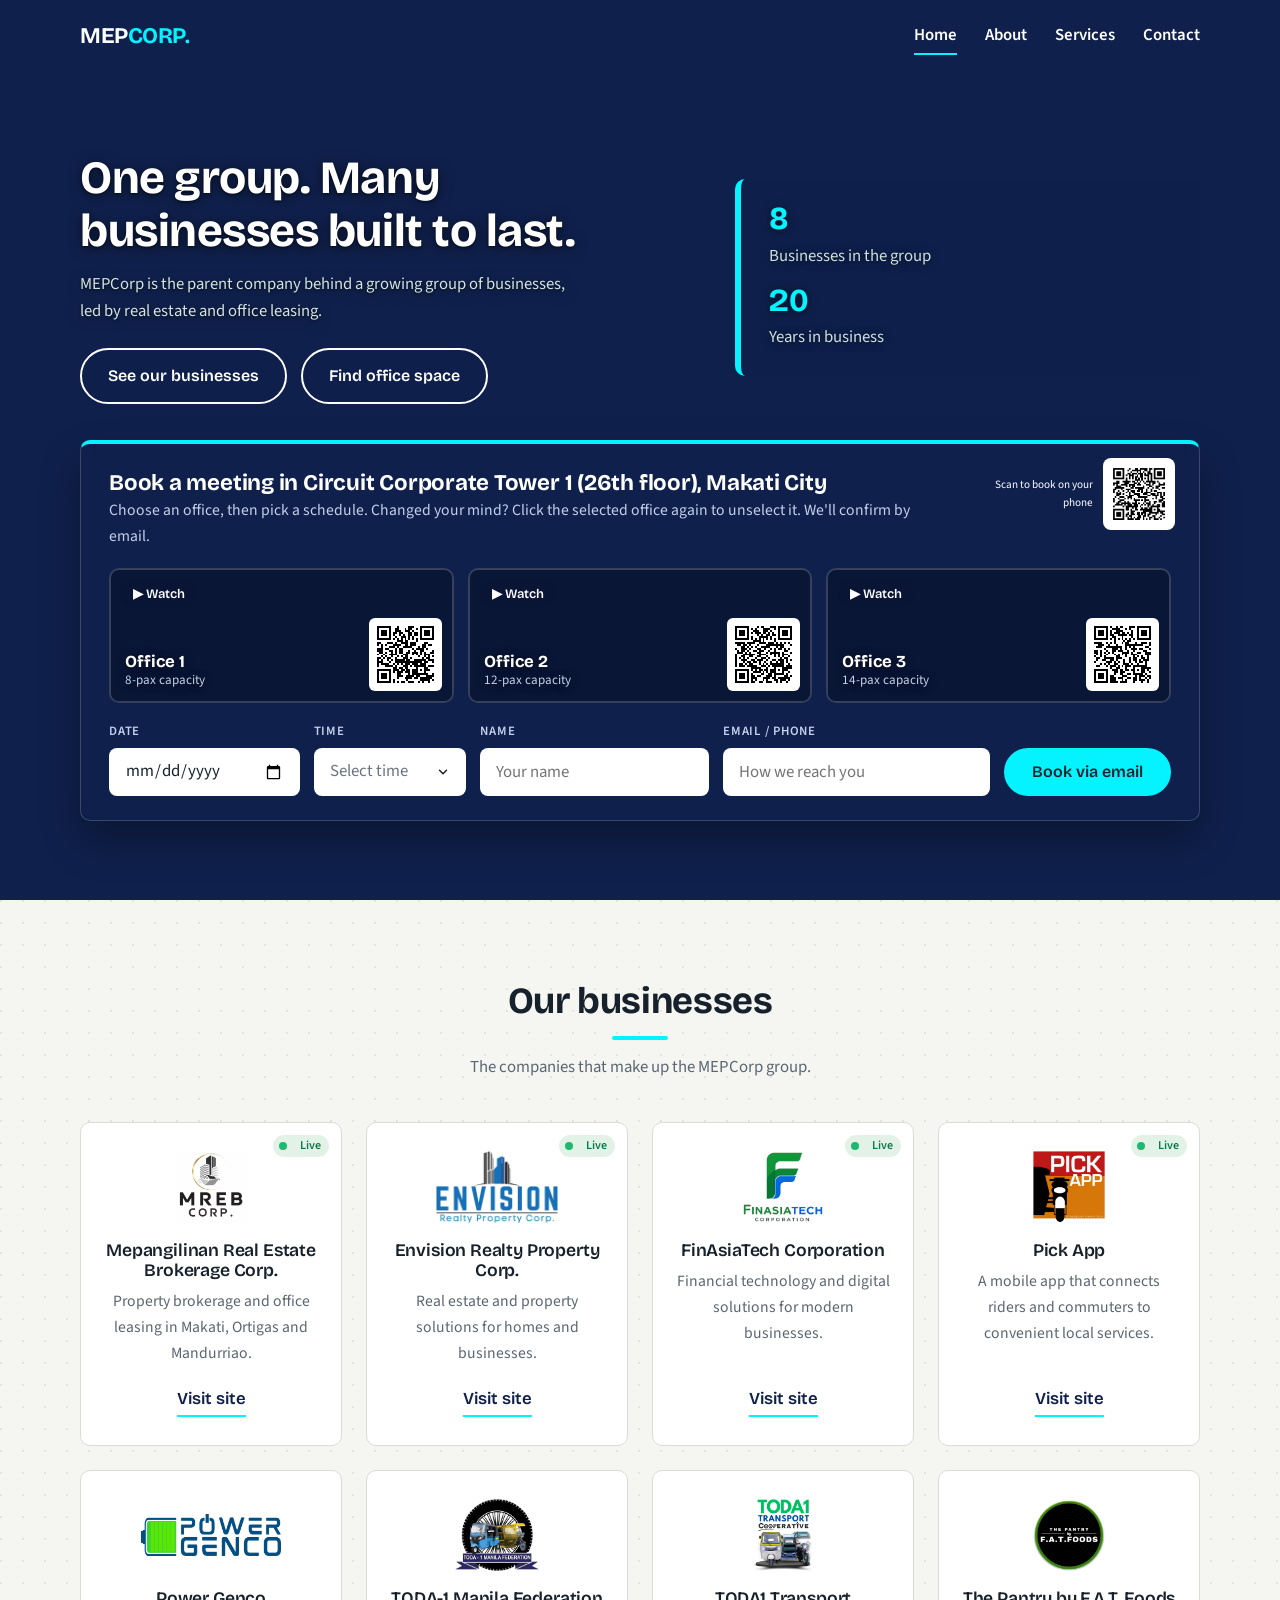
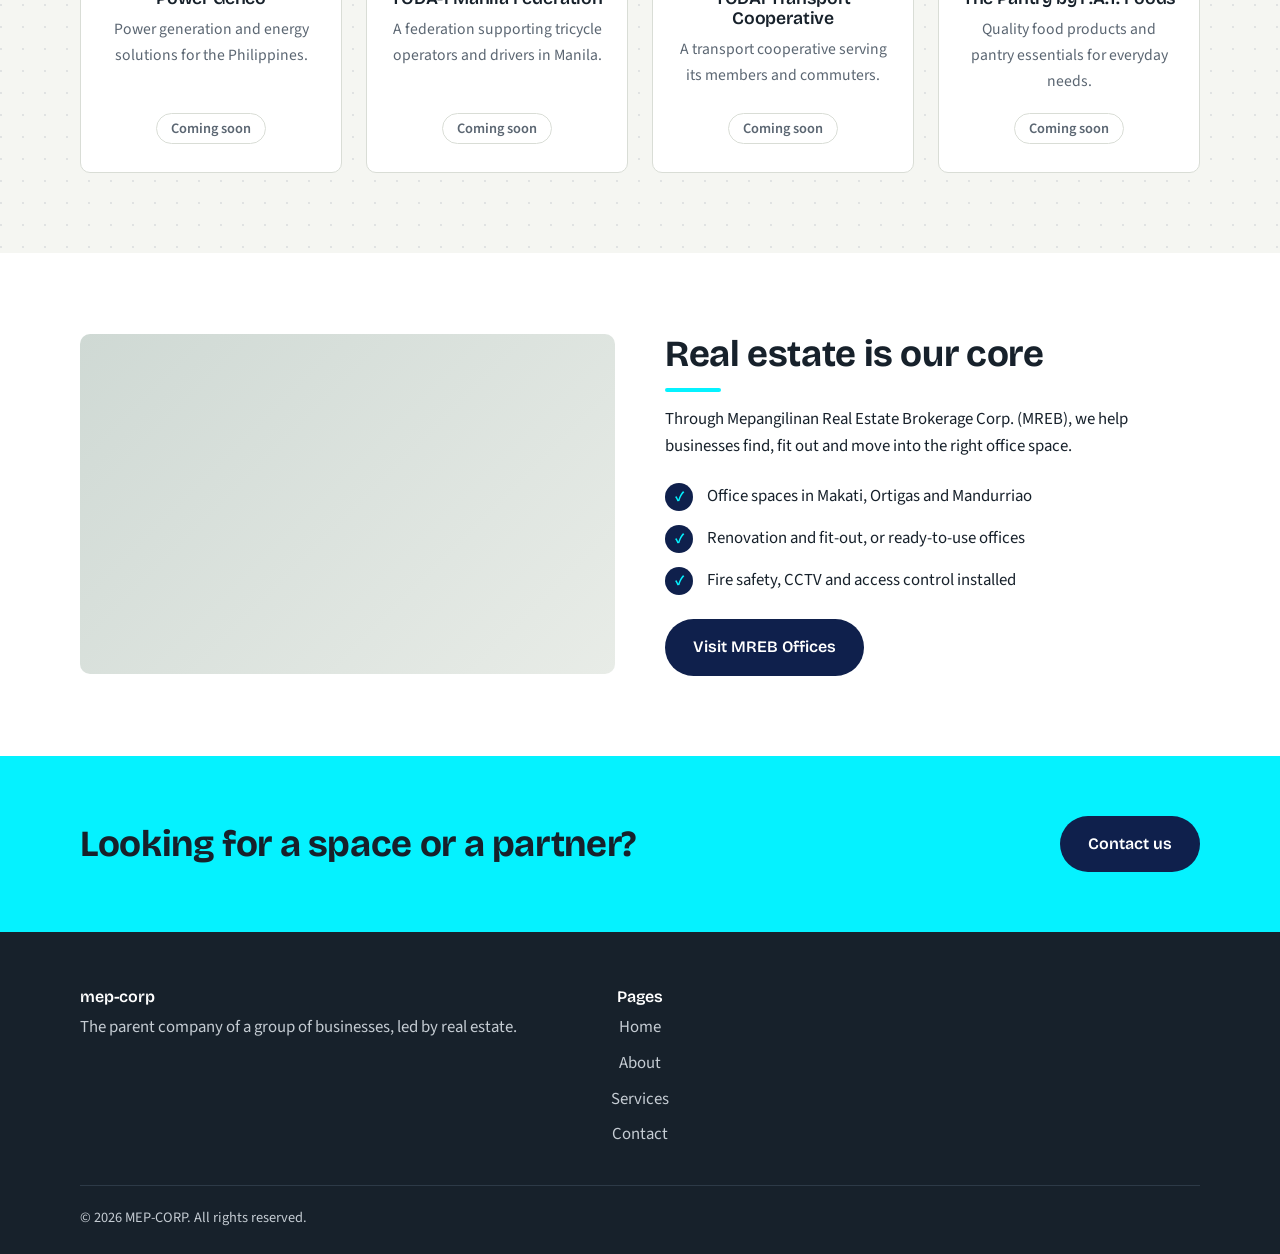
==== commit e0168426: "update" ====
--- a/index.html
+++ b/index.html
@@ -113,7 +113,13 @@
         </div>
         <div class="bf">
           <label for="bkTime">Time</label>
-          <input type="time" id="bkTime" required>
+          <select id="bkTime" required>
+            <option value="" selected disabled>Select time</option>
+            <option value="9:00 AM - 11:00 AM">9:00 AM - 11:00 AM</option>
+            <option value="11:00 AM - 1:00 PM">11:00 AM - 1:00 PM</option>
+            <option value="1:00 PM - 3:00 PM">1:00 PM - 3:00 PM</option>
+            <option value="3:00 PM - 6:00 PM">3:00 PM - 6:00 PM</option>
+          </select>
         </div>
         <div class="bf">
           <label for="bkName">Name</label>
--- a/css/style.css
+++ b/css/style.css
@@ -1603,4 +1603,21 @@
     min-height: 48px;
     text-align: left;
   }
-}+}
+
+/* ===== TIME DROPDOWN: kapareho ng itsura ng ibang fields ===== */
+.bf select {
+  -webkit-appearance: none; appearance: none;
+  display: block; width: 100%; min-width: 0; height: 48px; padding: 0 40px 0 14px;
+  font: inherit; color: var(--ink); cursor: pointer;
+  background-color: var(--white);
+  background-image: url("data:image/svg+xml,%3Csvg xmlns='http://www.w3.org/2000/svg' width='14' height='14' viewBox='0 0 24 24' fill='none' stroke='%2317212b' stroke-width='2.5' stroke-linecap='round' stroke-linejoin='round'%3E%3Cpath d='M6 9l6 6 6-6'/%3E%3C/svg%3E");
+  background-repeat: no-repeat; background-position: right 14px center;
+  border: 2px solid transparent; border-radius: 8px;
+  transition: border-color .2s, box-shadow .2s;
+}
+.bf select:focus {
+  outline: none; border-color: var(--amber); box-shadow: 0 0 0 4px rgba(5, 242, 255, .25);
+}
+.bf select:invalid { color: #6b7480; } /* "Select time" mukhang placeholder */
+.bf select option { color: var(--ink); }
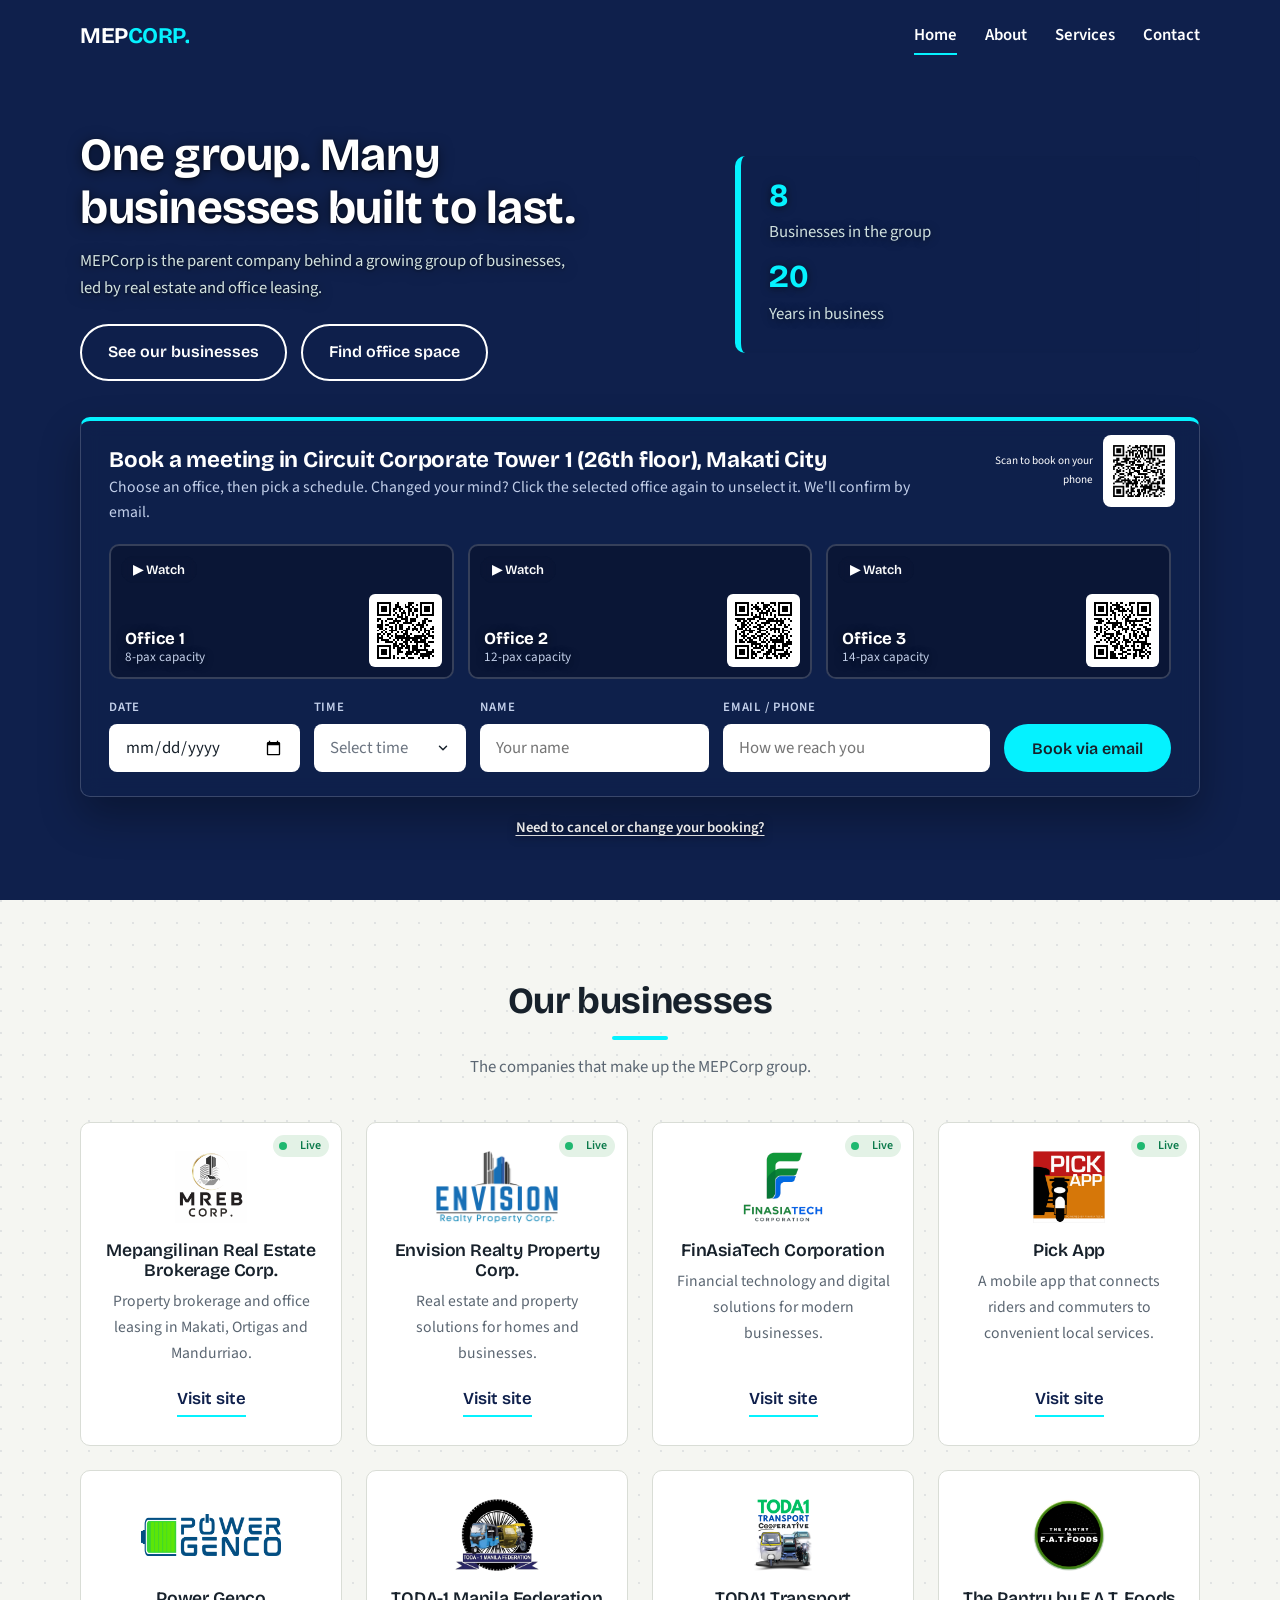
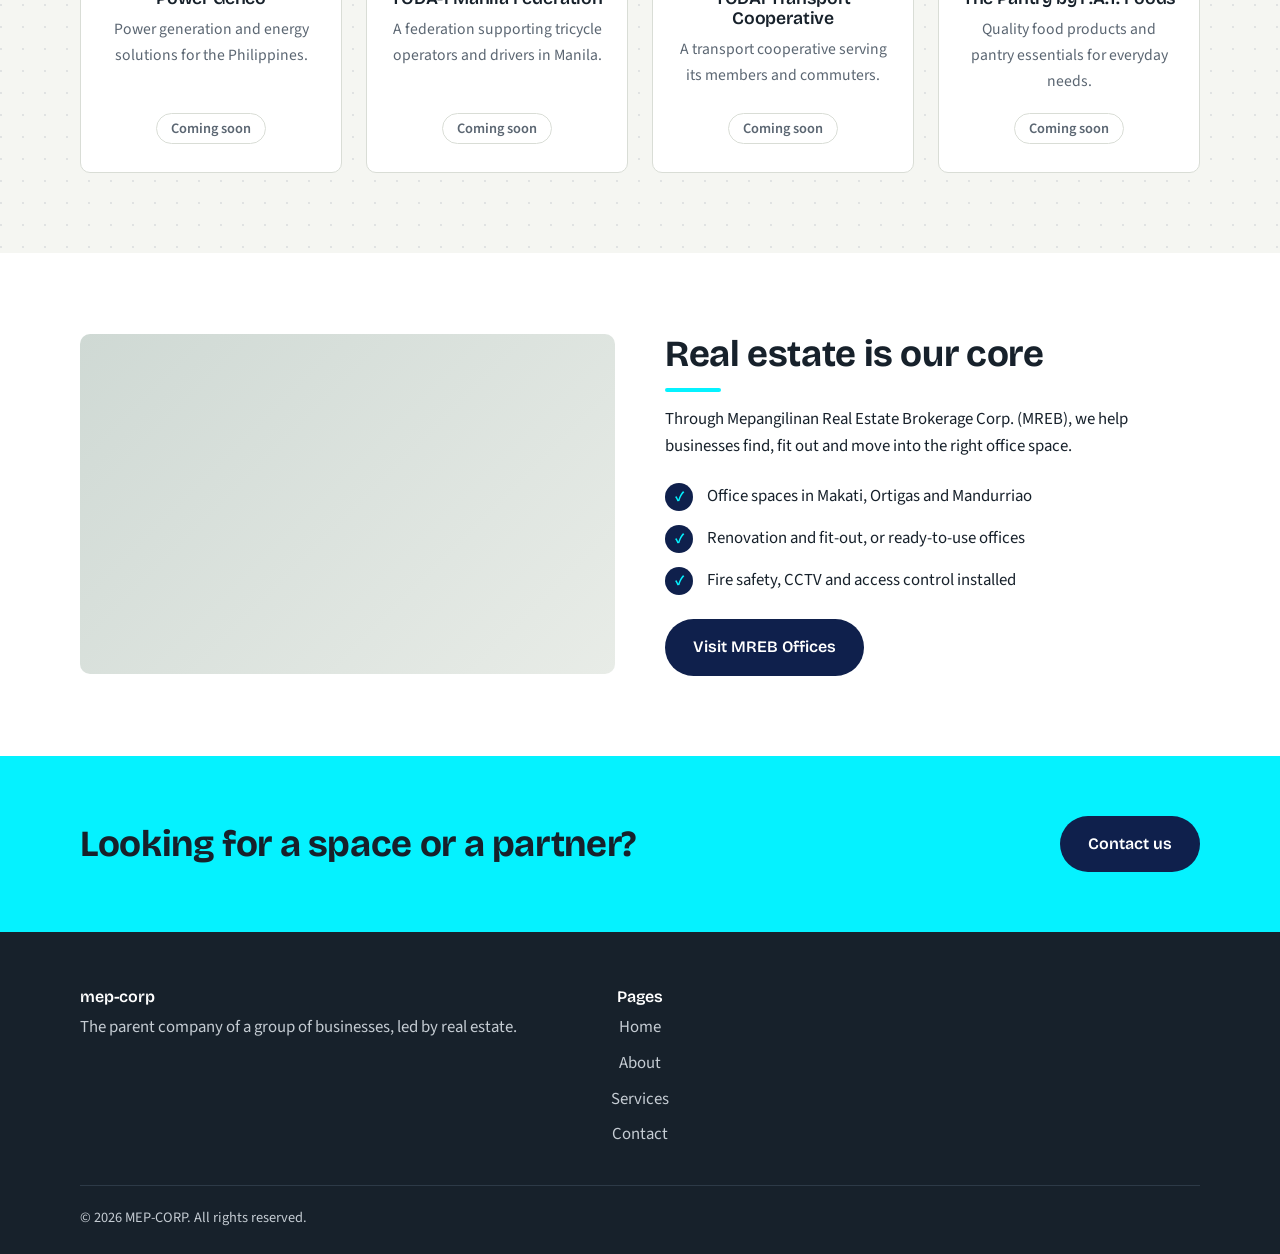
==== commit e28bd5f2: "update" ====
--- a/index.html
+++ b/index.html
@@ -133,6 +133,19 @@
       </div>
       <p class="book-msg" id="bookMsg" role="alert"></p>
     </form>
+
+    <div class="manage-bar" id="manageBar">
+      <button type="button" class="manage-toggle" id="manageToggle" aria-expanded="false">Need to cancel or change your booking?</button>
+      <div class="manage-body" id="manageBody" hidden>
+        <p class="manage-help">Enter your booking code. To change, first pick the new office, date and time above, then press "Change to selected schedule".</p>
+        <div class="manage-row">
+          <input type="text" id="mgCode" placeholder="Booking code" autocomplete="off" autocapitalize="characters" aria-label="Booking code">
+          <button type="button" class="btn btn-ghost" id="mgChange">Change to selected schedule</button>
+          <button type="button" class="btn btn-ghost" id="mgCancel">Cancel booking</button>
+        </div>
+        <p class="book-msg" id="mgMsg" role="alert"></p>
+      </div>
+    </div>
   </div>
 </section>
 
@@ -241,6 +254,18 @@
   </div>
 </footer>
 <script src="js/main.js"></script>
+<div class="vid-modal" id="codeModal" role="dialog" aria-modal="true" aria-label="Booking code" hidden>
+  <div class="vm-backdrop" data-cclose></div>
+  <div class="vm-box code-box">
+    <h3>Booking submitted!</h3>
+    <p>Save this code. You will need it to cancel or change your booking.</p>
+    <div class="code-big" id="codeBig"></div>
+    <div class="code-actions">
+      <button type="button" class="btn btn-ghost" id="codeCopy">Copy code</button>
+      <button type="button" class="btn btn-primary" id="codeOk">Got it</button>
+    </div>
+  </div>
+</div>
 <div class="vid-modal" id="vidModal" role="dialog" aria-modal="true" aria-label="Office preview" hidden>
   <div class="vm-backdrop" data-close></div>
   <div class="vm-box">
@@ -390,7 +415,7 @@
       '&su=' + encodeURIComponent(subject) +
       '&body=' + encodeURIComponent(body);
 
-    var API_URL = 'https://script.google.com/macros/s/AKfycbwikF-eqxHiXaArrTPdU2Z2wJKwzdPzj1bam13xNg1PsWQQ4xvC9nTU26jwWNEmwD10/exec'; // pareho sa main.js
+    var API_URL = 'https://script.google.com/macros/s/AKfycbyYT8O_UhV1E35kATJ73KKZvzztUfsbujBcae5J8af4_X5HRbwVFDNEAR8GHEzlJDsP/exec'; // pareho sa main.js
     var btn = form.querySelector('.book-btn');
 
     // buksan agad ang tab (para hindi ma-block ng browser), saka lang i-set ang Gmail URL
@@ -414,7 +439,13 @@
           if (window.loadBooked) window.loadBooked();
           return;
         }
-        msg.textContent = 'Booked! Opening Gmail… just press Send.';
+        if (res.code) {
+          url += encodeURIComponent('\n\nBooking code (to cancel or change): ' + res.code);
+          if (window.showBookingCode) window.showBookingCode(res.code);
+          msg.textContent = 'Booked! Your booking code is ' + res.code + ' (keep it if you need to cancel or change). Opening Gmail… just press Send.';
+        } else {
+          msg.textContent = 'Booked! Opening Gmail… just press Send.';
+        }
         msg.className = 'book-msg ok';
         if (w) { w.location.href = url; } else { window.location.href = url; }
         if (window.loadBooked) window.loadBooked();
@@ -428,5 +459,123 @@
   });
 })();
 </script>
+<script>
+// ===== CANCEL / CHANGE BOOKING =====
+(function () {
+  var API_URL = 'https://script.google.com/macros/s/AKfycbyYT8O_UhV1E35kATJ73KKZvzztUfsbujBcae5J8af4_X5HRbwVFDNEAR8GHEzlJDsP/exec'; // pareho sa main.js
+
+  var toggle = document.getElementById('manageToggle');
+  var panel = document.getElementById('manageBody');
+  if (!toggle || !panel) return;
+  var codeEl = document.getElementById('mgCode');
+  var msg = document.getElementById('mgMsg');
+  var form = document.getElementById('bookForm');
+  var dateEl = document.getElementById('bkDate');
+  var timeEl = document.getElementById('bkTime');
+
+  toggle.addEventListener('click', function () {
+    panel.hidden = !panel.hidden;
+    toggle.setAttribute('aria-expanded', String(!panel.hidden));
+  });
+
+  function say(text, ok) {
+    msg.textContent = text;
+    msg.className = 'book-msg ' + (ok ? 'ok' : 'err');
+  }
+
+  function send(payload, done) {
+    var btns = panel.querySelectorAll('button');
+    btns.forEach(function (b) { b.disabled = true; });
+    say('Please wait…', true);
+    fetch(API_URL, {
+      method: 'POST',
+      headers: { 'Content-Type': 'text/plain;charset=utf-8' },
+      body: JSON.stringify(payload)
+    })
+      .then(function (r) { return r.json(); })
+      .then(done)
+      .catch(function () { say('Could not reach the booking system. Please try again.', false); })
+      .finally(function () { btns.forEach(function (b) { b.disabled = false; }); });
+  }
+
+  document.getElementById('mgCancel').addEventListener('click', function () {
+    var code = codeEl.value.trim();
+    if (!code) { say('Please enter your booking code.', false); return; }
+    send({ action: 'cancel', code: code }, function (res) {
+      if (res.ok) {
+        say('Your booking has been cancelled. The slot is open again.', true);
+        codeEl.value = '';
+      } else {
+        say('Booking code not found, or already cancelled.', false);
+      }
+      if (window.loadBooked) window.loadBooked();
+    });
+  });
+
+  document.getElementById('mgChange').addEventListener('click', function () {
+    var code = codeEl.value.trim();
+    var chosen = form.querySelector('input[name="office"]:checked');
+    if (!code) { say('Please enter your booking code.', false); return; }
+    if (!chosen || !dateEl.value || !timeEl.value) {
+      say('Pick the new office, date and time above first.', false);
+      return;
+    }
+    send({ action: 'change', code: code, office: chosen.value, date: dateEl.value, time: timeEl.value }, function (res) {
+      if (res.ok) {
+        say('Booking changed to ' + chosen.value + ', ' + dateEl.value + ', ' + timeEl.value + '. We will confirm by email.', true);
+      } else if (res.error === 'taken') {
+        alert('Already booked');
+        say('Already booked. Please choose another schedule or office.', false);
+      } else {
+        say('Booking code not found, or already cancelled.', false);
+      }
+      if (window.loadBooked) window.loadBooked();
+    });
+  });
+})();
+</script>
+<script>
+// ===== BOOKING CODE POPUP =====
+(function () {
+  var modal = document.getElementById('codeModal');
+  if (!modal) return;
+  var big = document.getElementById('codeBig');
+  var copyBtn = document.getElementById('codeCopy');
+  var okBtn = document.getElementById('codeOk');
+
+  window.showBookingCode = function (code) {
+    big.textContent = code;
+    copyBtn.textContent = 'Copy code';
+    modal.hidden = false;
+    document.body.style.overflow = 'hidden';
+    okBtn.focus();
+  };
+
+  function close() {
+    modal.hidden = true;
+    document.body.style.overflow = '';
+  }
+
+  copyBtn.addEventListener('click', function () {
+    var code = big.textContent;
+    var done = function () { copyBtn.textContent = 'Copied!'; };
+    if (navigator.clipboard && navigator.clipboard.writeText) {
+      navigator.clipboard.writeText(code).then(done).catch(function () {});
+    } else {
+      var t = document.createElement('textarea');
+      t.value = code; document.body.appendChild(t); t.select();
+      try { document.execCommand('copy'); done(); } catch (e) {}
+      document.body.removeChild(t);
+    }
+  });
+  okBtn.addEventListener('click', close);
+  modal.addEventListener('click', function (e) {
+    if (e.target.closest('[data-cclose]')) close();
+  });
+  document.addEventListener('keydown', function (e) {
+    if (e.key === 'Escape' && !modal.hidden) close();
+  });
+})();
+</script>
 </body>
 </html>
--- a/css/style.css
+++ b/css/style.css
@@ -1620,4 +1620,39 @@
   outline: none; border-color: var(--amber); box-shadow: 0 0 0 4px rgba(5, 242, 255, .25);
 }
 .bf select:invalid { color: #6b7480; } /* "Select time" mukhang placeholder */
-.bf select option { color: var(--ink); }+.bf select option { color: var(--ink); }
+
+/* ===== CANCEL / CHANGE BOOKING ===== */
+.manage-bar { margin-top: 14px; text-align: center; }
+.manage-toggle {
+  background: none; border: 0; cursor: pointer; font: 600 .92rem var(--body);
+  color: #fff; text-decoration: underline; text-underline-offset: 3px; padding: 6px 10px;
+  text-shadow: 0 1px 8px rgba(0, 0, 0, .7);
+}
+.manage-toggle:hover { color: var(--amber); }
+.manage-body {
+  margin-top: 10px; padding: 18px 20px; text-align: left;
+  background: rgba(15, 32, 76, .78); backdrop-filter: blur(10px); -webkit-backdrop-filter: blur(10px);
+  border: 1px solid rgba(255, 255, 255, .18); border-radius: var(--radius);
+}
+.manage-body[hidden] { display: none; }
+.manage-help { color: #c3d0ea; font-size: .92rem; max-width: none; margin-bottom: 12px; }
+.manage-row { display: flex; flex-wrap: wrap; gap: 12px; align-items: center; }
+.manage-row input {
+  flex: 1 1 180px; min-width: 0; height: 48px; padding: 0 14px; font: inherit; color: var(--ink);
+  background: var(--white); border: 2px solid transparent; border-radius: 8px; text-transform: uppercase;
+}
+.manage-row input:focus { outline: none; border-color: var(--amber); box-shadow: 0 0 0 4px rgba(5, 242, 255, .25); }
+
+/* ===== BOOKING CODE POPUP ===== */
+.code-box { width: min(480px, 100%); padding: 34px 28px 28px; text-align: center; }
+.code-box h3 { color: var(--white); font-size: 1.6rem; margin-bottom: 8px; }
+.code-box p { color: #c3d0ea; margin: 0 auto 20px; }
+.code-big {
+  margin-bottom: 22px; padding: 16px 10px; border-radius: var(--radius);
+  font-family: var(--head); font-weight: 700; font-size: clamp(2.2rem, 9vw, 3.4rem);
+  letter-spacing: .16em; line-height: 1.1; color: var(--amber);
+  background: rgba(5, 242, 255, .08); border: 2px dashed rgba(5, 242, 255, .5);
+  user-select: all; overflow-wrap: anywhere;
+}
+.code-actions { display: flex; gap: 12px; justify-content: center; flex-wrap: wrap; }
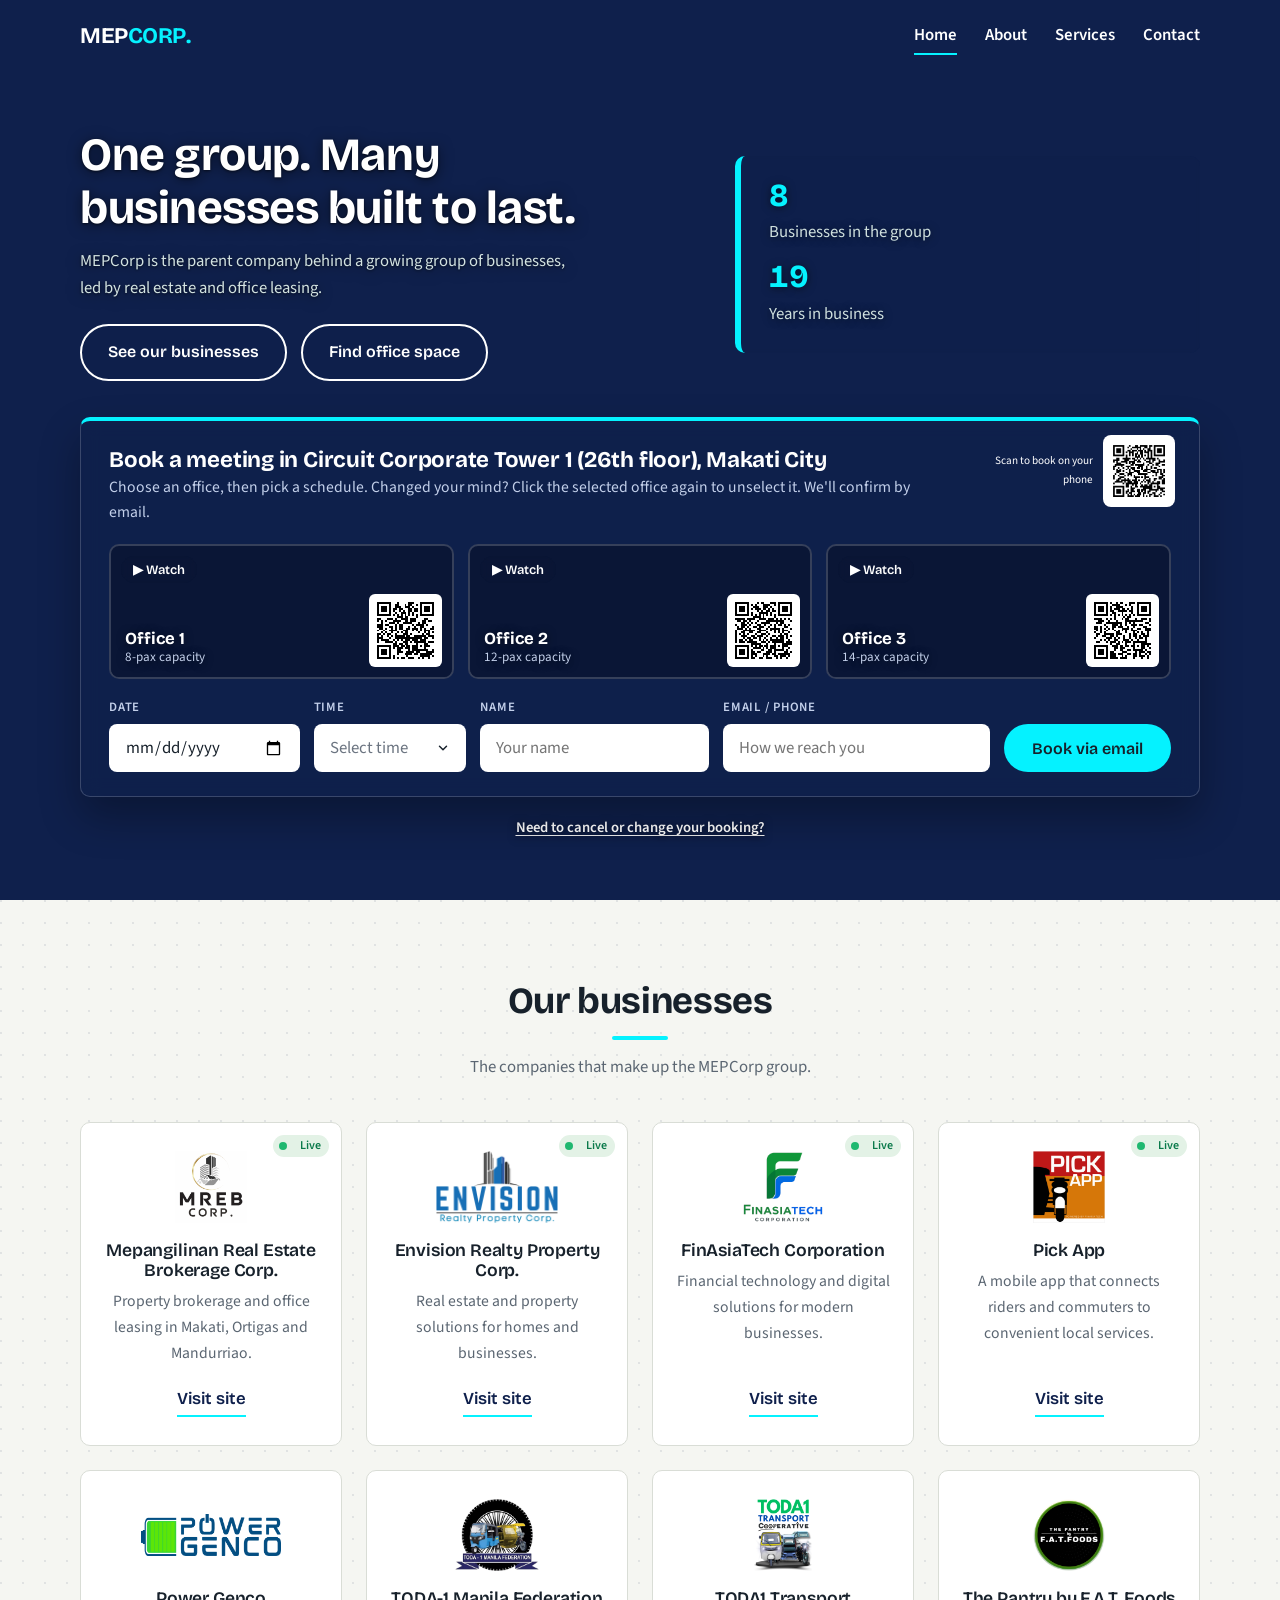
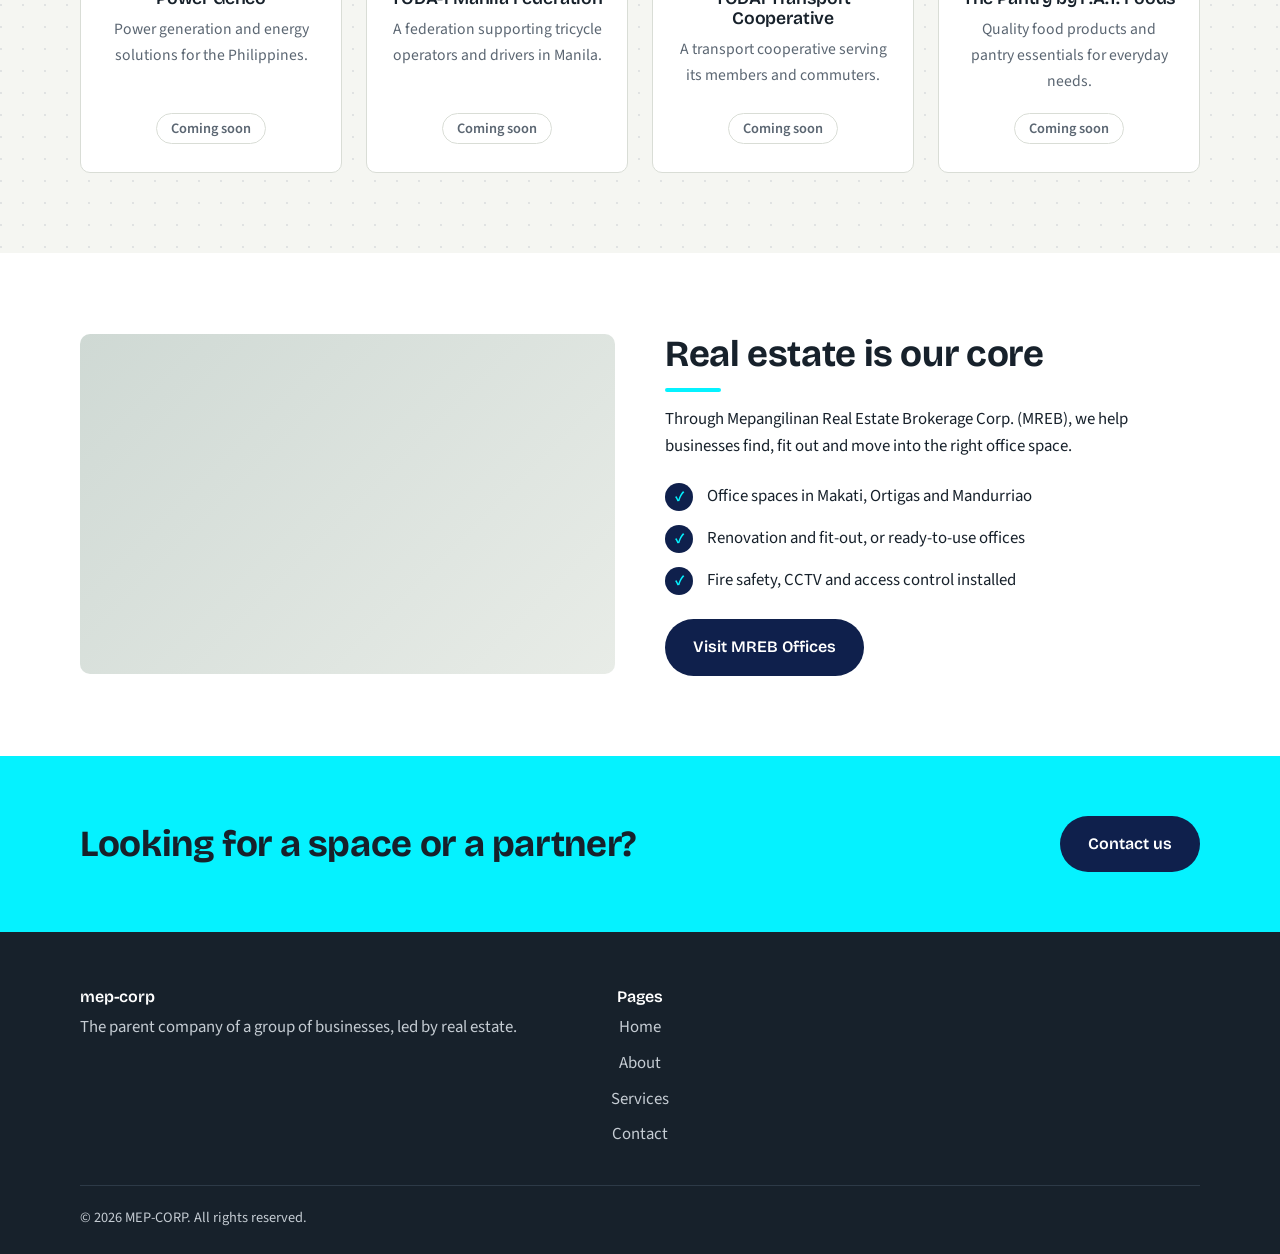
==== commit 09107f26: "update" ====
--- a/index.html
+++ b/index.html
@@ -16,7 +16,7 @@
   <link rel="preconnect" href="https://fonts.googleapis.com">
   <link rel="preconnect" href="https://fonts.gstatic.com" crossorigin>
   <link href="https://fonts.googleapis.com/css2?family=Bricolage+Grotesque:wght@600;700&family=Source+Sans+3:wght@400;600&display=swap" rel="stylesheet">
-  <link rel="stylesheet" href="css/style.css">
+  <link rel="stylesheet" href="css/style.css?v=4">
 </head>
 <body>
 <header class="site-header">
@@ -253,7 +253,7 @@
     <div class="footer-bottom">&copy; <span class="year">2026</span> MEP-CORP. All rights reserved.</div>
   </div>
 </footer>
-<script src="js/main.js"></script>
+<script src="js/main.js?v=4"></script>
 <div class="vid-modal" id="codeModal" role="dialog" aria-modal="true" aria-label="Booking code" hidden>
   <div class="vm-backdrop" data-cclose></div>
   <div class="vm-box code-box">
@@ -533,49 +533,6 @@
     });
   });
 })();
-</script>
-<script>
-// ===== BOOKING CODE POPUP =====
-(function () {
-  var modal = document.getElementById('codeModal');
-  if (!modal) return;
-  var big = document.getElementById('codeBig');
-  var copyBtn = document.getElementById('codeCopy');
-  var okBtn = document.getElementById('codeOk');
-
-  window.showBookingCode = function (code) {
-    big.textContent = code;
-    copyBtn.textContent = 'Copy code';
-    modal.hidden = false;
-    document.body.style.overflow = 'hidden';
-    okBtn.focus();
-  };
-
-  function close() {
-    modal.hidden = true;
-    document.body.style.overflow = '';
-  }
-
-  copyBtn.addEventListener('click', function () {
-    var code = big.textContent;
-    var done = function () { copyBtn.textContent = 'Copied!'; };
-    if (navigator.clipboard && navigator.clipboard.writeText) {
-      navigator.clipboard.writeText(code).then(done).catch(function () {});
-    } else {
-      var t = document.createElement('textarea');
-      t.value = code; document.body.appendChild(t); t.select();
-      try { document.execCommand('copy'); done(); } catch (e) {}
-      document.body.removeChild(t);
-    }
-  });
-  okBtn.addEventListener('click', close);
-  modal.addEventListener('click', function (e) {
-    if (e.target.closest('[data-cclose]')) close();
-  });
-  document.addEventListener('keydown', function (e) {
-    if (e.key === 'Escape' && !modal.hidden) close();
-  });
-})();
-</script>
+</script>        
 </body>
 </html>
--- a/css/style.css
+++ b/css/style.css
@@ -1655,4 +1655,44 @@
   background: rgba(5, 242, 255, .08); border: 2px dashed rgba(5, 242, 255, .5);
   user-select: all; overflow-wrap: anywhere;
 }
-.code-actions { display: flex; gap: 12px; justify-content: center; flex-wrap: wrap; }+.code-actions { display: flex; gap: 12px; justify-content: center; flex-wrap: wrap; }
+
+/* ===== FIX: MOBILE NAV (iOS Safari) ===== */
+.site-header { z-index: 3000; }
+
+@media (max-width: 800px) {
+  .nav-row { position: relative; }
+
+  .menu-toggle {
+    display: flex; align-items: center; justify-content: center;
+    width: 44px; height: 44px; padding: 0;
+    -webkit-appearance: none; appearance: none;
+    touch-action: manipulation;
+    -webkit-tap-highlight-color: transparent;
+    position: relative; z-index: 3001;
+  }
+
+  .nav-links {
+    display: none;
+    position: absolute; top: 100%; left: 0; right: 0;
+    flex-direction: column; align-items: stretch; gap: 0;
+    padding: 8px 20px 16px;
+    background: var(--pine-dark);
+    max-height: calc(100vh - 72px);
+    max-height: calc(100dvh - 72px - env(safe-area-inset-top));
+    overflow-y: auto; -webkit-overflow-scrolling: touch;
+    box-shadow: 0 18px 30px rgba(0, 0, 0, .35);
+  }
+  .nav-links.open { display: flex; }
+  .nav-links li { width: 100%; }
+  .nav-links a {
+    display: block; padding: 14px 0;
+    border-bottom: 1px solid rgba(255, 255, 255, .12);
+  }
+}
+
+/* ===== FIX: MOBILE NAV (final) ===== */
+@media (max-width: 800px) {
+  .menu-toggle { display: flex !important; }
+  .nav-links.open { display: flex !important; }
+}
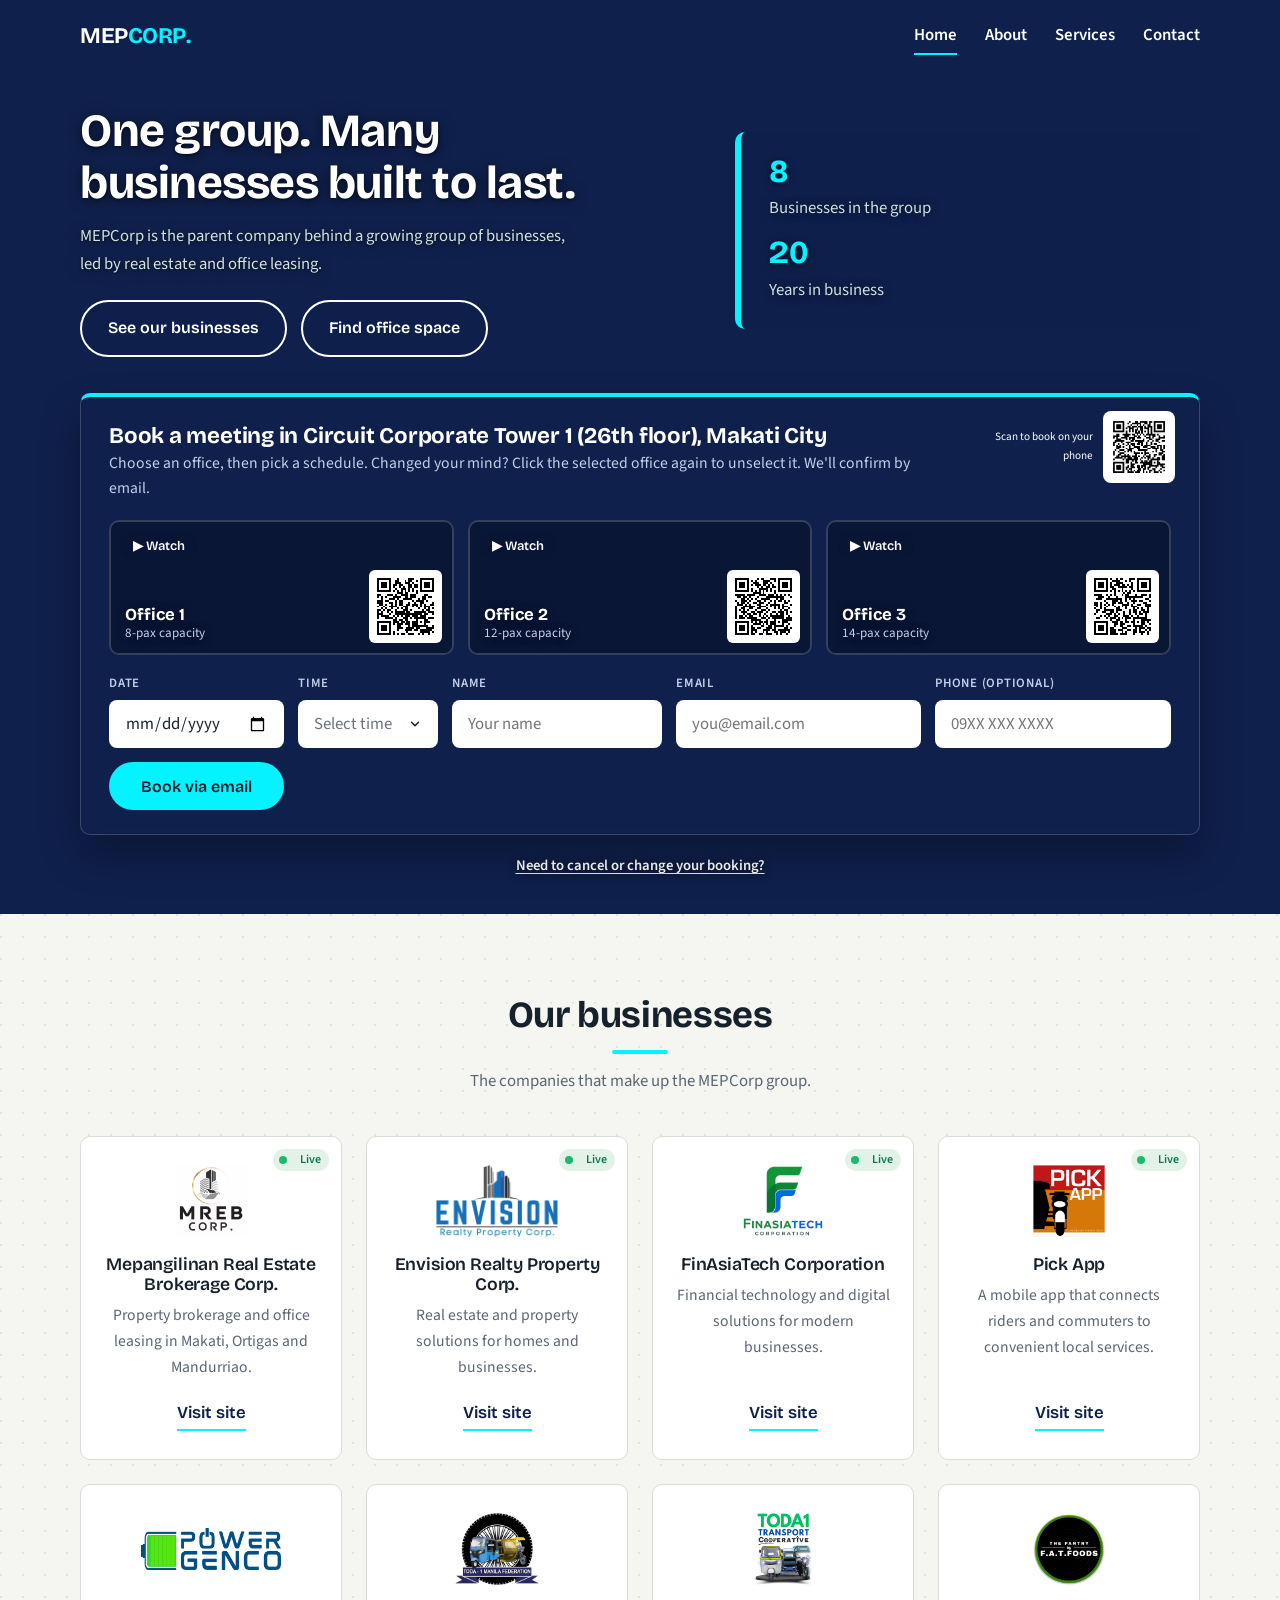
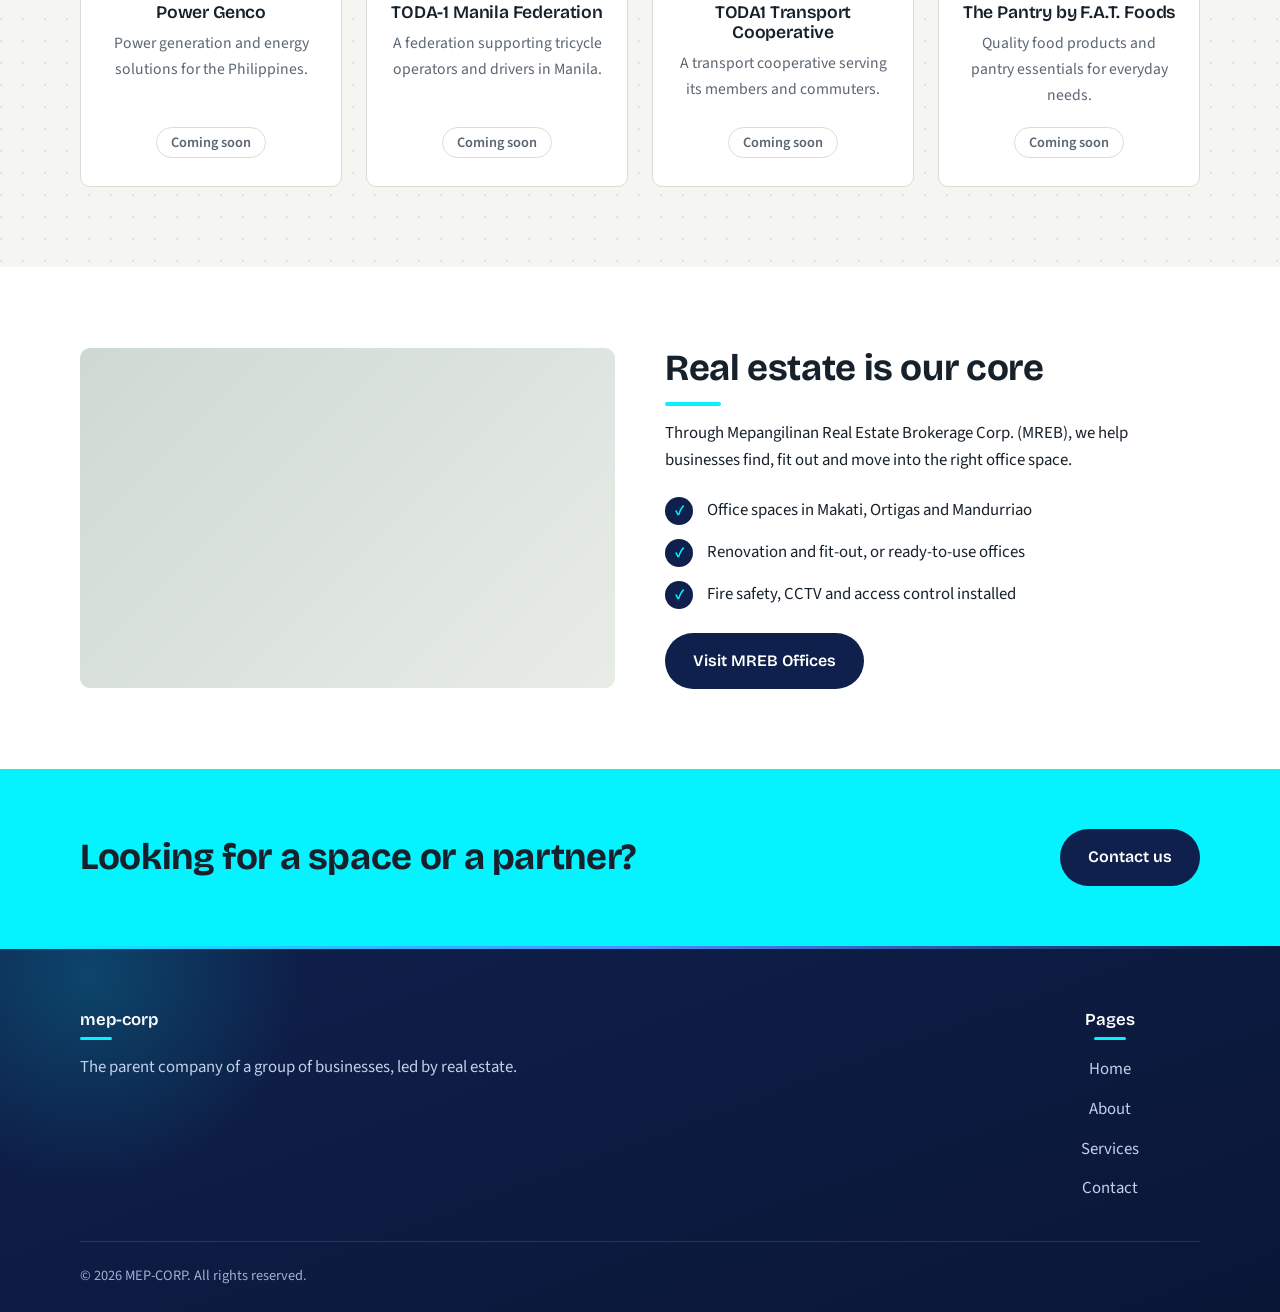
==== commit 8f62cc08: "update" ====
--- a/index.html
+++ b/index.html
@@ -126,8 +126,12 @@
           <input type="text" id="bkName" placeholder="Your name" autocomplete="name" required>
         </div>
         <div class="bf">
-          <label for="bkContact">Email / Phone</label>
-          <input type="text" id="bkContact" placeholder="How we reach you" autocomplete="email" required>
+          <label for="bkEmail">Email</label>
+          <input type="email" id="bkEmail" placeholder="you@email.com" autocomplete="email" required>
+        </div>
+        <div class="bf">
+          <label for="bkPhone">Phone (optional)</label>
+          <input type="tel" id="bkPhone" placeholder="09XX XXX XXXX" autocomplete="tel">
         </div>
         <button type="submit" class="btn btn-primary book-btn">Book via email</button>
       </div>
@@ -384,8 +388,11 @@
       date:    date.value,
       time:    document.getElementById('bkTime').value,
       name:    document.getElementById('bkName').value.trim(),
-      contact: document.getElementById('bkContact').value.trim()
+      email:   document.getElementById('bkEmail').value.trim(),
+      phone:   document.getElementById('bkPhone').value.trim()
     };
+    // para tugma pa rin sa dating "contact" na binabasa ng Apps Script
+    f.contact = f.email + (f.phone ? ' / ' + f.phone : '');
 
     if (!f.office) {
       picker.classList.add('invalid');
@@ -393,33 +400,20 @@
       msg.className = 'book-msg err';
       return;
     }
-    if (!f.date || !f.time || !f.name || !f.contact) {
+    if (!f.date || !f.time || !f.name || !f.email) {
       msg.textContent = 'Please fill in all fields.';
       msg.className = 'book-msg err';
       return;
     }
-
-    var subject = 'Meeting Request - ' + f.office + ' (Circuit Corporate Tower 1, 26th floor, Makati City) - ' + f.date + ' ' + f.time;
-    var body =
-      'Hello MEPCorp,\n\n' +
-      'I would like to book a meeting.\n\n' +
-      'Office: ' + f.office + ' (Circuit Corporate Tower 1, 26th floor, Makati City)\n' +
-      'Date: ' + f.date + '\n' +
-      'Time: ' + f.time + '\n' +
-      'Name: ' + f.name + '\n' +
-      'Contact: ' + f.contact + '\n\n' +
-      'Thank you.';
-
-    var url = 'https://mail.google.com/mail/?view=cm&fs=1' +
-      '&to=' + encodeURIComponent(BOOKING_EMAIL) +
-      '&su=' + encodeURIComponent(subject) +
-      '&body=' + encodeURIComponent(body);
+    if (!/^[^\s@]+@[^\s@]+\.[^\s@]+$/.test(f.email)) {
+      msg.textContent = 'Please enter a valid email address.';
+      msg.className = 'book-msg err';
+      return;
+    }
 
     var API_URL = 'https://script.google.com/macros/s/AKfycbyYT8O_UhV1E35kATJ73KKZvzztUfsbujBcae5J8af4_X5HRbwVFDNEAR8GHEzlJDsP/exec'; // pareho sa main.js
     var btn = form.querySelector('.book-btn');
 
-    // buksan agad ang tab (para hindi ma-block ng browser), saka lang i-set ang Gmail URL
-    var w = window.open('', '_blank');
     btn.disabled = true;
     msg.textContent = 'Checking availability…';
     msg.className = 'book-msg ok';
@@ -432,26 +426,25 @@
       .then(function (r) { return r.json(); })
       .then(function (res) {
         if (!res.ok) {
-          if (w) w.close();
           msg.textContent = 'Already booked. ' + f.office + ' is taken on ' + f.date + ' at ' + f.time + '. Please choose another schedule or office.';
           msg.className = 'book-msg err';
           alert('Already booked');
           if (window.loadBooked) window.loadBooked();
           return;
         }
-        if (res.code) {
-          url += encodeURIComponent('\n\nBooking code (to cancel or change): ' + res.code);
-          if (window.showBookingCode) window.showBookingCode(res.code);
-          msg.textContent = 'Booked! Your booking code is ' + res.code + ' (keep it if you need to cancel or change). Opening Gmail… just press Send.';
+        if (res.code && window.showBookingCode) window.showBookingCode(res.code);
+
+        if (res.emailed === true) {
+          msg.textContent = 'Booked! A confirmation email was sent to ' + f.email + (res.code ? '. Your booking code is ' + res.code + ' (keep it if you need to cancel or change).' : '.');
+        } else if (res.emailed === false) {
+          msg.textContent = 'Booked, but we could not send the confirmation email.' + (res.code ? ' Please save your booking code: ' + res.code : '');
         } else {
-          msg.textContent = 'Booked! Opening Gmail… just press Send.';
+          msg.textContent = 'Booked!' + (res.code ? ' Your booking code is ' + res.code + ' (keep it if you need to cancel or change).' : '');
         }
         msg.className = 'book-msg ok';
-        if (w) { w.location.href = url; } else { window.location.href = url; }
         if (window.loadBooked) window.loadBooked();
       })
       .catch(function () {
-        if (w) w.close();
         msg.textContent = 'Could not reach the booking system. Please try again.';
         msg.className = 'book-msg err';
       })
--- a/css/style.css
+++ b/css/style.css
@@ -1696,3 +1696,68 @@
   .menu-toggle { display: flex !important; }
   .nav-links.open { display: flex !important; }
 }
+
+/* ===== FOOTER: PAGES SA KANAN, NAKAGITNA SA ILALIM NG CONTACT BUTTON ===== */
+@media (min-width: 801px) {
+  .footer-grid { grid-template-columns: 1fr auto; }
+  .footer-grid > div:nth-child(2) {
+    grid-column: 2;
+    text-align: center;
+    min-width: 160px;
+    margin-right: 10px;
+  }
+  .footer-grid > div:nth-child(2) ul { justify-items: center; }
+}
+
+/* ===== FOOTER: PAGANDAHIN ===== */
+.site-footer {
+  position: relative; overflow: hidden;
+  background: linear-gradient(160deg, #0f204c 0%, #0a1636 100%);
+  color: #c3d0ea;
+  padding: 64px 0 calc(24px + env(safe-area-inset-bottom));
+}
+
+/* lumulutang na glow sa likod */
+.site-footer::before {
+  content: ""; position: absolute; width: 460px; height: 460px; left: -140px; top: -200px;
+  border-radius: 50%; pointer-events: none;
+  background: radial-gradient(circle, rgba(5, 242, 255, .18), transparent 65%);
+  animation: floatGlow 9s ease-in-out infinite alternate;
+}
+
+/* gradient na guhit sa taas */
+.site-footer::after {
+  content: ""; position: absolute; left: 0; top: 0; width: 100%; height: 3px;
+  background: linear-gradient(90deg, var(--amber), #4d8dff, transparent);
+}
+.site-footer .wrap { position: relative; z-index: 1; }
+
+/* Headings: may maliit na cyan na guhit sa ilalim */
+.site-footer h3 {
+  color: var(--white); font-size: 1.05rem; margin-bottom: 14px;
+}
+.site-footer h3::after {
+  content: ""; display: block; width: 32px; height: 3px; margin-top: 8px;
+  background: var(--amber); border-radius: 3px;
+}
+.footer-grid > div:nth-child(2) h3::after { margin-inline: auto; }
+
+.site-footer p { color: #c3d0ea; }
+
+/* Links: cyan na guhit pag hover */
+.site-footer ul a {
+  position: relative; padding: 2px 0; transition: color .2s, transform .2s;
+}
+.site-footer ul a::after {
+  content: ""; position: absolute; left: 0; bottom: 0; width: 100%; height: 2px;
+  background: var(--amber); transform: scaleX(0); transform-origin: left;
+  transition: transform .3s ease;
+}
+.site-footer ul a:hover { color: var(--white); transform: translateY(-2px); }
+.site-footer ul a:hover::after { transform: scaleX(1); }
+
+/* Bottom bar */
+.footer-bottom {
+  border-top: 1px solid rgba(255, 255, 255, .12);
+  padding-top: 22px; margin-top: 8px; font-size: .9rem; color: #9fb0d3;
+}
